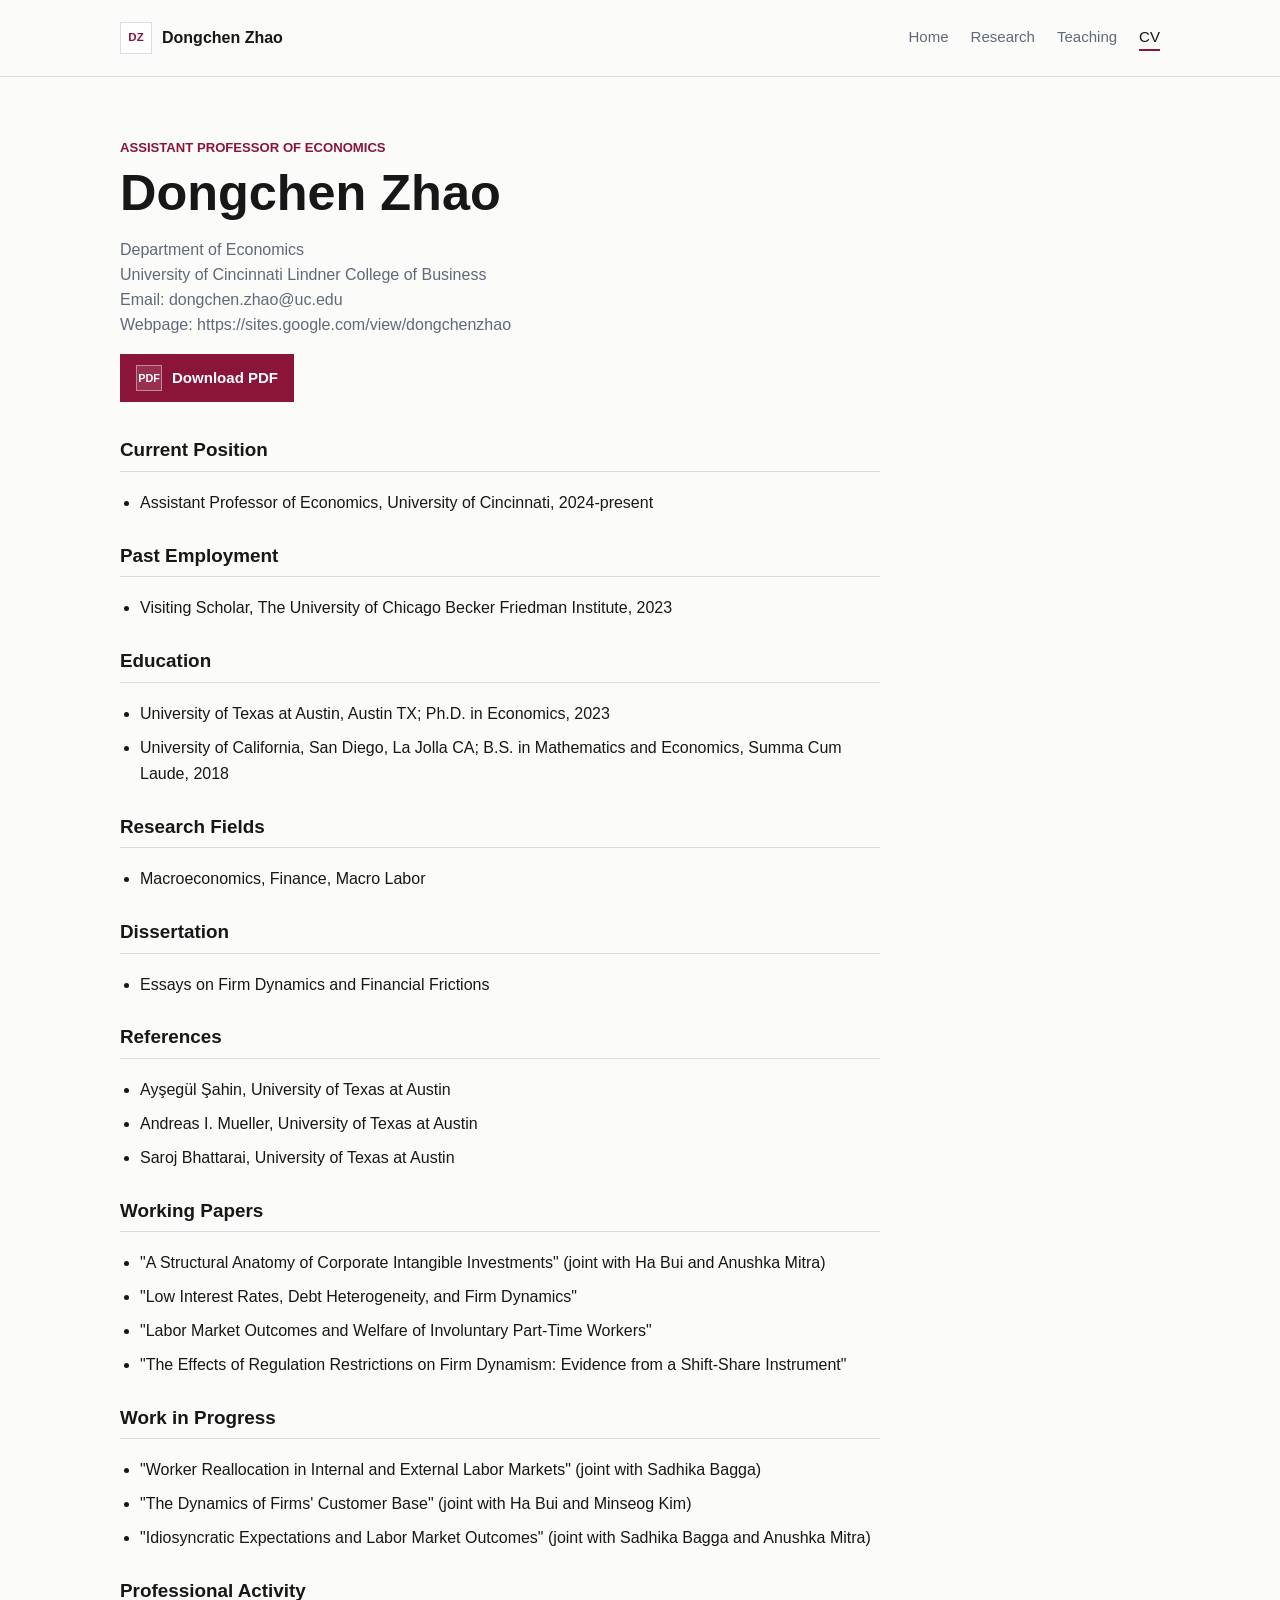
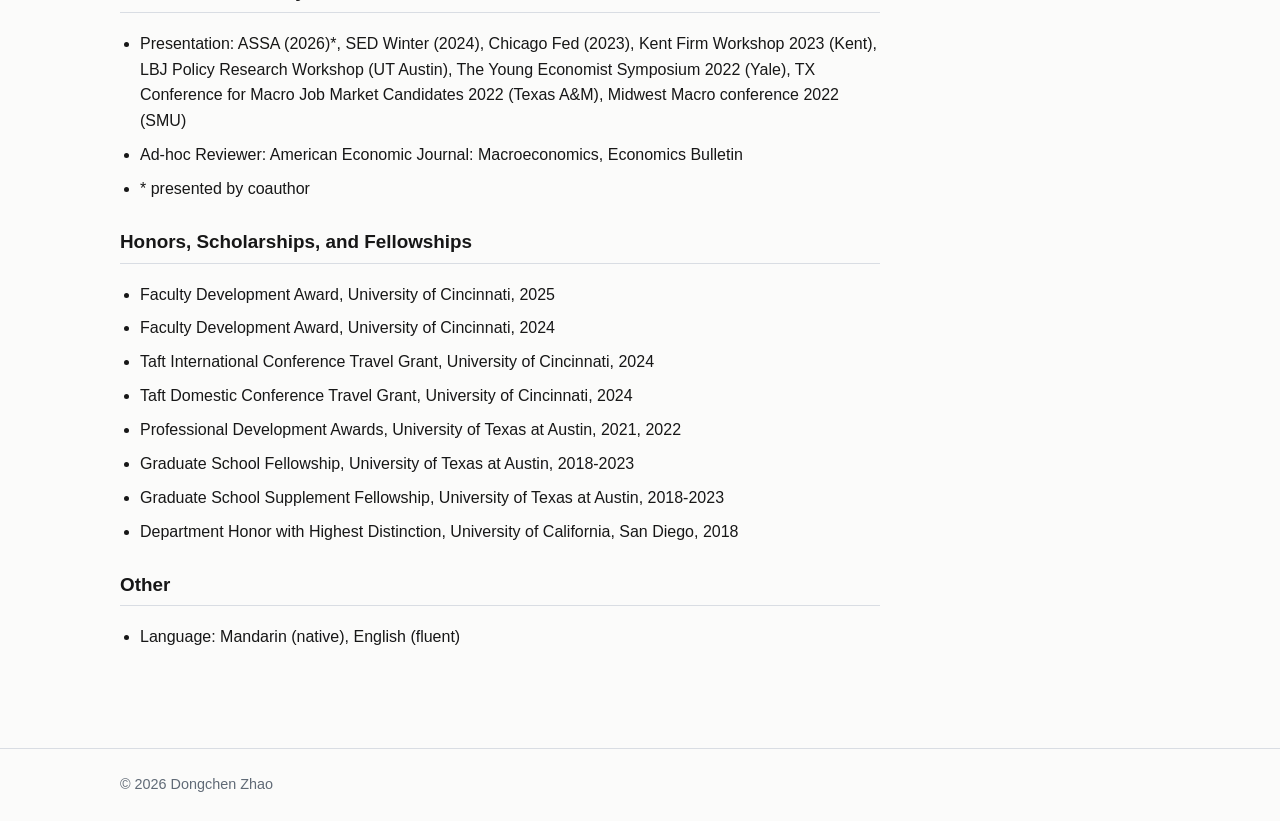
==== cv/index.html @ a0150b2f "Restyle site and add generated CV workflow" ====
<!DOCTYPE html>
<html lang="en">
<head>
  <meta charset="utf-8">
  <meta name="viewport" content="width=device-width, initial-scale=1">
  <meta name="description" content="Curriculum vitae for Dongchen Zhao.">
  <title>CV | Dongchen Zhao</title>
  <link rel="icon" href="../assets/favicon.svg" type="image/svg+xml">
  <link rel="stylesheet" href="../style.css?v=2">
</head>
<body>
  <header class="site-header">
    <div class="container header-inner">
      <a class="site-title" href="../index.html">
        <span class="site-mark" aria-hidden="true">DZ</span>
        <span>Dongchen Zhao</span>
      </a>
      <nav class="site-nav" aria-label="Main navigation">
        <a href="../index.html">Home</a>
        <a href="../research.html">Research</a>
        <a href="../teaching.html">Teaching</a>
        <a href="../cv.html" aria-current="page">CV</a>
      </nav>
    </div>
  </header>

  <main class="container page">
    <article class="cv-document">
      <header class="cv-heading">
        <p class="eyebrow">Assistant Professor of Economics</p>
        <h1>Dongchen Zhao</h1>
        <div class="cv-contact">
          <p>Department of Economics</p>
          <p>University of Cincinnati Lindner College of Business</p>
          <p>Email: dongchen.zhao@uc.edu</p>
          <p>Webpage: https://sites.google.com/view/dongchenzhao</p>
        </div>
        <p class="button-row">
          <a class="button" href="https://www.dropbox.com/scl/fi/xnmes6wqcvmn2f621hjdb/dongchen-zhao-cv.pdf?rlkey=xqzj2hevvkino3jy4amhmbyos&amp;st=wlo32c3w&amp;dl=0" target="_blank" rel="noopener"><span aria-hidden="true">PDF</span>Download PDF</a>
        </p>
      </header>

        <section class="cv-section">
          <h2>Current Position</h2>
          <ul>
            <li>Assistant Professor of Economics, University of Cincinnati, 2024-present</li>
          </ul>
        </section>
        <section class="cv-section">
          <h2>Past Employment</h2>
          <ul>
            <li>Visiting Scholar, The University of Chicago Becker Friedman Institute, 2023</li>
          </ul>
        </section>
        <section class="cv-section">
          <h2>Education</h2>
          <ul>
            <li>University of Texas at Austin, Austin TX; Ph.D. in Economics, 2023</li>
            <li>University of California, San Diego, La Jolla CA; B.S. in Mathematics and Economics, Summa Cum Laude, 2018</li>
          </ul>
        </section>
        <section class="cv-section">
          <h2>Research Fields</h2>
          <ul>
            <li>Macroeconomics, Finance, Macro Labor</li>
          </ul>
        </section>
        <section class="cv-section">
          <h2>Dissertation</h2>
          <ul>
            <li>Essays on Firm Dynamics and Financial Frictions</li>
          </ul>
        </section>
        <section class="cv-section">
          <h2>References</h2>
          <ul>
            <li>Ayşegül Şahin, University of Texas at Austin</li>
            <li>Andreas I. Mueller, University of Texas at Austin</li>
            <li>Saroj Bhattarai, University of Texas at Austin</li>
          </ul>
        </section>
        <section class="cv-section">
          <h2>Working Papers</h2>
          <ul>
            <li>&quot;A Structural Anatomy of Corporate Intangible Investments&quot; (joint with Ha Bui and Anushka Mitra)</li>
            <li>&quot;Low Interest Rates, Debt Heterogeneity, and Firm Dynamics&quot;</li>
            <li>&quot;Labor Market Outcomes and Welfare of Involuntary Part-Time Workers&quot;</li>
            <li>&quot;The Effects of Regulation Restrictions on Firm Dynamism: Evidence from a Shift-Share Instrument&quot;</li>
          </ul>
        </section>
        <section class="cv-section">
          <h2>Work in Progress</h2>
          <ul>
            <li>&quot;Worker Reallocation in Internal and External Labor Markets&quot; (joint with Sadhika Bagga)</li>
            <li>&quot;The Dynamics of Firms&#x27; Customer Base&quot; (joint with Ha Bui and Minseog Kim)</li>
            <li>&quot;Idiosyncratic Expectations and Labor Market Outcomes&quot; (joint with Sadhika Bagga and Anushka Mitra)</li>
          </ul>
        </section>
        <section class="cv-section">
          <h2>Professional Activity</h2>
          <ul>
            <li>Presentation: ASSA (2026)*, SED Winter (2024), Chicago Fed (2023), Kent Firm Workshop 2023 (Kent), LBJ Policy Research Workshop (UT Austin), The Young Economist Symposium 2022 (Yale), TX Conference for Macro Job Market Candidates 2022 (Texas A&amp;M), Midwest Macro conference 2022 (SMU)</li>
            <li>Ad-hoc Reviewer: American Economic Journal: Macroeconomics, Economics Bulletin</li>
            <li>* presented by coauthor</li>
          </ul>
        </section>
        <section class="cv-section">
          <h2>Honors, Scholarships, and Fellowships</h2>
          <ul>
            <li>Faculty Development Award, University of Cincinnati, 2025</li>
            <li>Faculty Development Award, University of Cincinnati, 2024</li>
            <li>Taft International Conference Travel Grant, University of Cincinnati, 2024</li>
            <li>Taft Domestic Conference Travel Grant, University of Cincinnati, 2024</li>
            <li>Professional Development Awards, University of Texas at Austin, 2021, 2022</li>
            <li>Graduate School Fellowship, University of Texas at Austin, 2018-2023</li>
            <li>Graduate School Supplement Fellowship, University of Texas at Austin, 2018-2023</li>
            <li>Department Honor with Highest Distinction, University of California, San Diego, 2018</li>
          </ul>
        </section>
        <section class="cv-section">
          <h2>Other</h2>
          <ul>
            <li>Language: Mandarin (native), English (fluent)</li>
          </ul>
        </section>
    </article>
  </main>

  <footer class="site-footer">
    <div class="container">
      <p>&copy; 2026 Dongchen Zhao</p>
    </div>
  </footer>
</body>
</html>
---- style.css ----
:root {
  --bg: #fbfbfa;
  --surface: #ffffff;
  --surface-muted: #f3f5f7;
  --text: #171717;
  --muted: #606a76;
  --border: #d9dde3;
  --accent: #8a1538;
  --accent-dark: #5e0f26;
  --accent-soft: #f4e8ed;
  --max-width: 1040px;
  --font-sans: ui-sans-serif, -apple-system, BlinkMacSystemFont, "Segoe UI", "Helvetica Neue", Arial, sans-serif;
}

* {
  box-sizing: border-box;
}

html {
  font-size: 16px;
  letter-spacing: 0;
}

body {
  display: flex;
  min-height: 100vh;
  flex-direction: column;
  margin: 0;
  background: var(--bg);
  color: var(--text);
  font-family: var(--font-sans);
  line-height: 1.62;
  letter-spacing: 0;
}

main {
  flex: 1;
}

a {
  color: var(--accent);
  text-decoration-thickness: 1px;
  text-underline-offset: 0.22em;
}

a:hover,
a:focus {
  color: var(--accent-dark);
}

img {
  display: block;
  max-width: 100%;
}

.container {
  width: min(var(--max-width), calc(100% - 32px));
  margin: 0 auto;
}

.site-header {
  border-bottom: 1px solid var(--border);
  background: rgba(251, 251, 250, 0.98);
}

.header-inner {
  display: flex;
  align-items: center;
  justify-content: space-between;
  gap: 24px;
  padding: 22px 0;
}

.site-title {
  display: inline-flex;
  align-items: center;
  gap: 10px;
  color: var(--text);
  font-size: 1rem;
  font-weight: 680;
  line-height: 1;
  text-decoration: none;
  white-space: nowrap;
}

.site-mark {
  display: inline-grid;
  width: 32px;
  height: 32px;
  place-items: center;
  border: 1px solid var(--border);
  background: var(--surface);
  color: var(--accent);
  font-size: 0.72rem;
  font-weight: 760;
}

.site-nav {
  display: flex;
  flex-wrap: wrap;
  gap: 6px 22px;
  justify-content: flex-end;
  font-size: 0.94rem;
}

.site-nav a {
  color: var(--muted);
  text-decoration: none;
}

.site-nav a:hover,
.site-nav a:focus,
.site-nav a[aria-current="page"] {
  color: var(--text);
}

.site-nav a[aria-current="page"] {
  border-bottom: 2px solid var(--accent);
}

.intro {
  display: grid;
  grid-template-columns: minmax(0, 1fr) 280px;
  gap: 64px;
  align-items: start;
  padding: 78px 0 58px;
}

.eyebrow {
  margin: 0 0 8px;
  color: var(--accent);
  font-size: 0.82rem;
  font-weight: 760;
  letter-spacing: 0;
  text-transform: uppercase;
}

h1,
h2,
h3,
p {
  margin-top: 0;
}

h1 {
  margin-bottom: 18px;
  font-size: 3.15rem;
  line-height: 1.06;
  font-weight: 720;
}

h2 {
  margin-bottom: 18px;
  border-bottom: 1px solid var(--border);
  padding-bottom: 8px;
  font-size: 1.18rem;
  line-height: 1.3;
  font-weight: 720;
}

h3 {
  margin-bottom: 4px;
  font-size: 1.08rem;
  line-height: 1.45;
  font-weight: 700;
}

.lead {
  color: #2c3137;
  font-size: 1.12rem;
  line-height: 1.68;
}

.narrow {
  max-width: 650px;
}

.portrait {
  margin: 6px 0 0;
}

.portrait img {
  width: 280px;
  aspect-ratio: 4 / 5;
  border: 1px solid var(--border);
  background: var(--surface-muted);
  object-fit: cover;
  object-position: center top;
}

.details {
  display: grid;
  gap: 12px;
  margin: 30px 0;
  padding: 20px 0;
  border-top: 1px solid var(--border);
  border-bottom: 1px solid var(--border);
}

.details div {
  display: grid;
  grid-template-columns: 90px minmax(0, 1fr);
  gap: 16px;
}

.details dt {
  color: var(--muted);
  font-size: 0.9rem;
  font-weight: 720;
}

.details dd {
  margin: 0;
}

.link-row,
.button-row,
.paper-links {
  display: flex;
  flex-wrap: wrap;
  gap: 10px 14px;
  align-items: center;
}

.icon-link {
  display: inline-flex;
  align-items: center;
  gap: 8px;
  color: var(--text);
  font-size: 0.94rem;
  font-weight: 650;
  text-decoration: none;
}

.icon-link span,
.button span {
  display: inline-grid;
  min-width: 26px;
  height: 26px;
  place-items: center;
  border: 1px solid var(--border);
  background: var(--surface);
  color: var(--accent);
  font-size: 0.68rem;
  font-weight: 780;
  line-height: 1;
}

.icon-link:hover,
.icon-link:focus {
  color: var(--accent);
}

.icon-link:hover span,
.icon-link:focus span {
  border-color: var(--accent);
  background: var(--accent-soft);
}

.icon-link.small {
  font-size: 0.9rem;
}

.icon-link.small span {
  min-width: 30px;
  height: 24px;
  font-size: 0.62rem;
}

.button {
  display: inline-flex;
  align-items: center;
  gap: 10px;
  border: 1px solid var(--accent);
  padding: 10px 15px;
  background: var(--accent);
  color: #ffffff;
  font-size: 0.94rem;
  font-weight: 700;
  text-decoration: none;
}

.button span {
  border-color: rgba(255, 255, 255, 0.42);
  background: rgba(255, 255, 255, 0.12);
  color: #ffffff;
}

.button:hover,
.button:focus {
  background: var(--accent-dark);
  color: #ffffff;
}

.page {
  padding: 60px 0 70px;
}

.page-header {
  margin-bottom: 42px;
}

.section-block {
  margin-bottom: 46px;
}

.research-item {
  padding: 20px 0;
  border-bottom: 1px solid var(--border);
}

.research-item:first-of-type {
  padding-top: 4px;
}

.research-item.compact {
  padding: 14px 0;
}

.meta {
  margin-bottom: 0;
  color: var(--muted);
  font-size: 0.95rem;
  line-height: 1.55;
}

.paper-links {
  margin-top: 8px;
  margin-bottom: 0;
}

.course-list {
  list-style: none;
  margin: 0;
  padding: 0;
  border-top: 1px solid var(--border);
}

.course-list li {
  display: flex;
  justify-content: space-between;
  gap: 24px;
  padding: 13px 0;
  border-bottom: 1px solid var(--border);
}

.course-list span {
  color: var(--muted);
  font-size: 0.94rem;
  white-space: nowrap;
}

.cv-document {
  max-width: 760px;
}

.cv-heading {
  margin-bottom: 36px;
}

.cv-contact {
  margin: 0 0 18px;
  color: var(--muted);
  line-height: 1.45;
}

.cv-contact p {
  margin-bottom: 2px;
}

.cv-section {
  margin-bottom: 28px;
}

.cv-section ul {
  margin: 0;
  padding-left: 20px;
}

.cv-section li {
  margin-bottom: 8px;
}

.site-footer {
  border-top: 1px solid var(--border);
  color: var(--muted);
  font-size: 0.9rem;
}

.site-footer p {
  margin: 0;
  padding: 24px 0;
}

@media (max-width: 760px) {
  .header-inner {
    display: block;
    padding: 18px 0;
  }

  .site-nav {
    justify-content: flex-start;
    margin-top: 10px;
  }

  .intro {
    grid-template-columns: 1fr;
    gap: 28px;
    padding: 44px 0 42px;
  }

  .portrait {
    order: -1;
  }

  .portrait img {
    width: min(220px, 70vw);
  }

  h1 {
    font-size: 2.35rem;
  }

  .page {
    padding: 38px 0 48px;
  }

  .details div,
  .course-list li {
    display: block;
  }

  .details dt {
    margin-bottom: 2px;
  }

  .course-list span {
    display: block;
    margin-top: 2px;
    white-space: normal;
  }

}
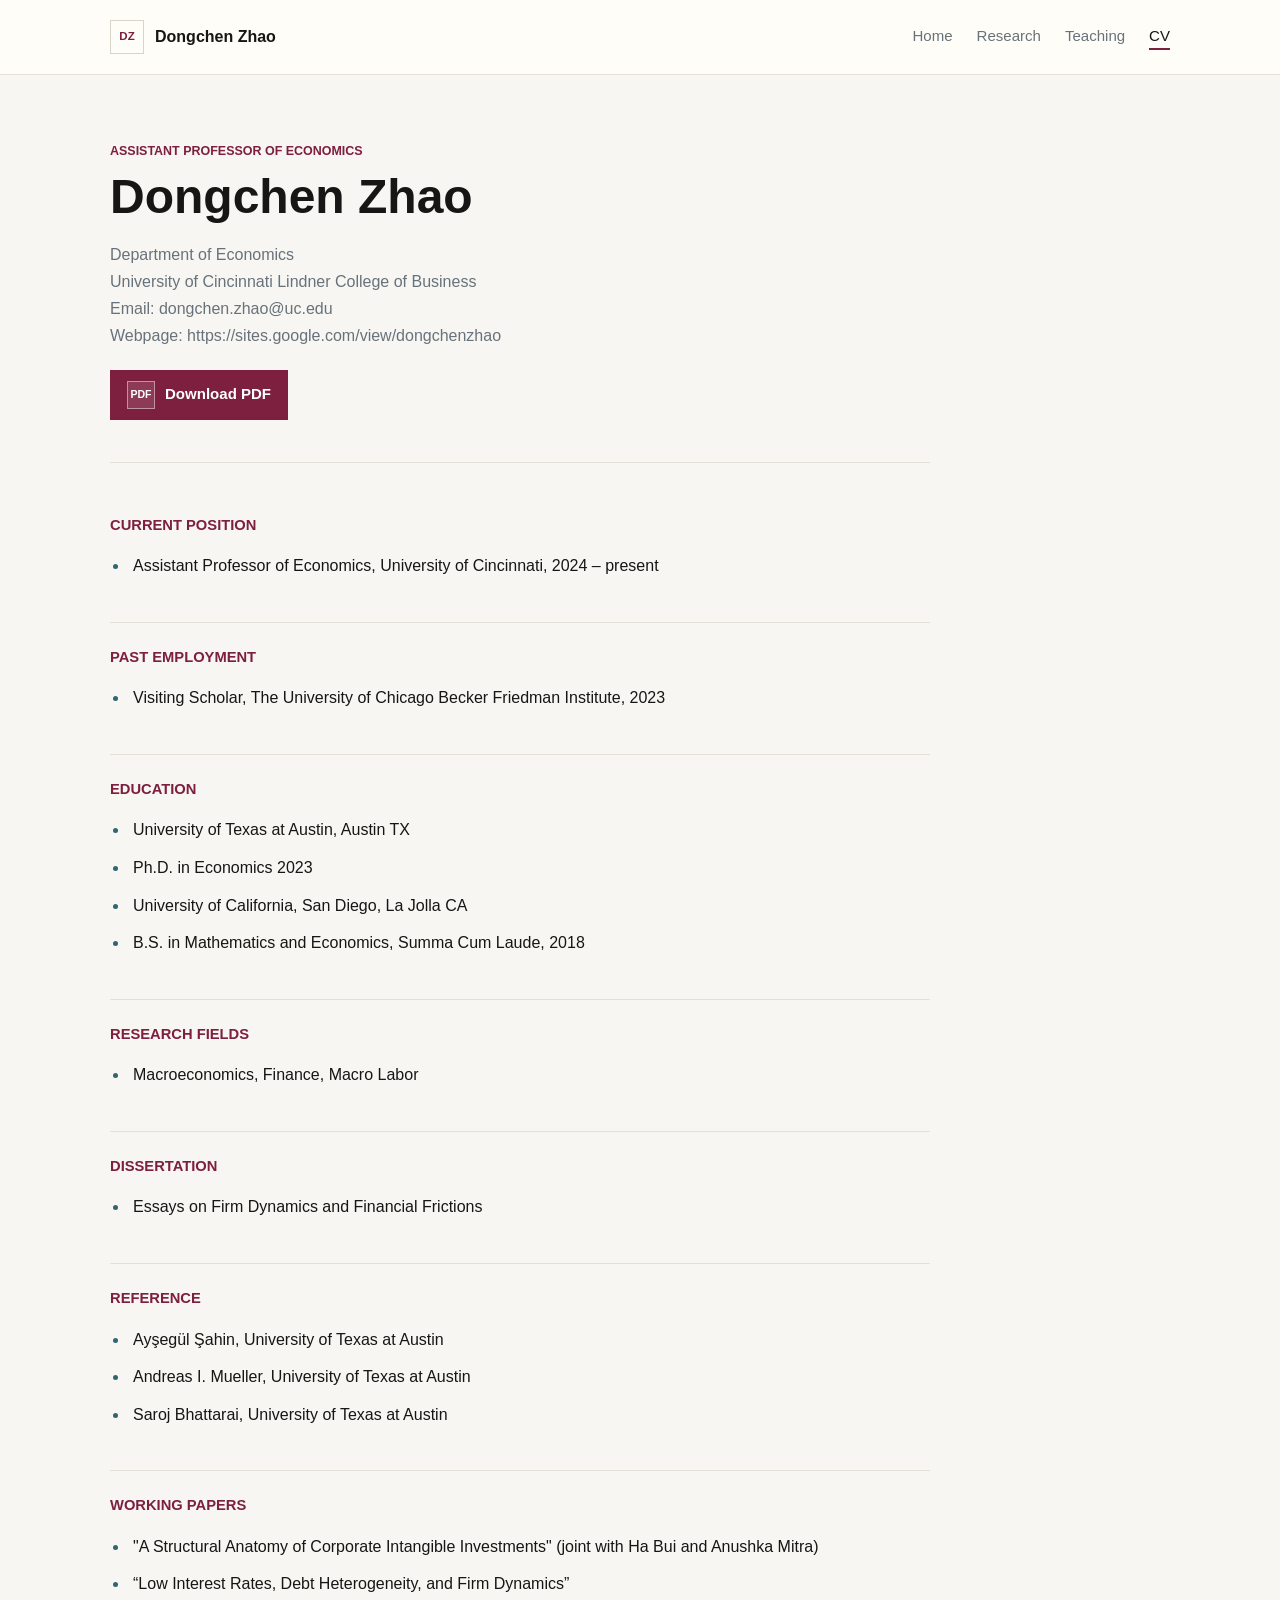
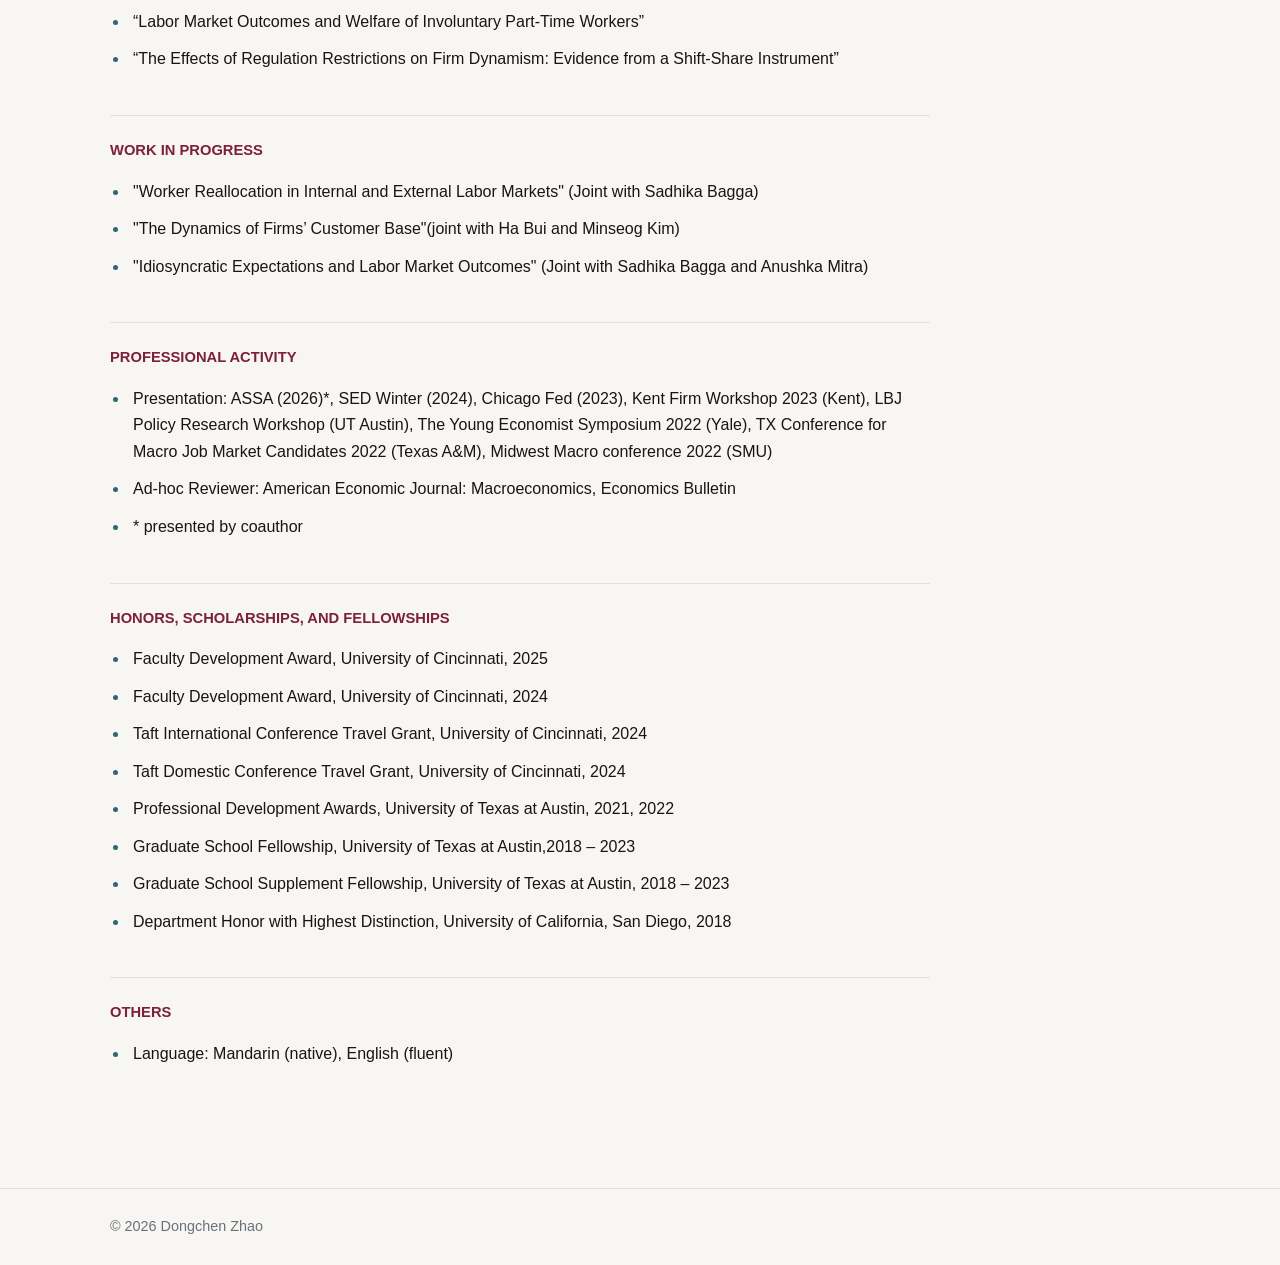
==== commit 83d3a593: "Align CV workflow with source docx" ====
--- a/cv/index.html
+++ b/cv/index.html
@@ -43,7 +43,7 @@
         <section class="cv-section">
           <h2>Current Position</h2>
           <ul>
-            <li>Assistant Professor of Economics, University of Cincinnati, 2024-present</li>
+            <li>Assistant Professor of Economics, University of Cincinnati, 2024 – present</li>
           </ul>
         </section>
         <section class="cv-section">
@@ -55,8 +55,10 @@
         <section class="cv-section">
           <h2>Education</h2>
           <ul>
-            <li>University of Texas at Austin, Austin TX; Ph.D. in Economics, 2023</li>
-            <li>University of California, San Diego, La Jolla CA; B.S. in Mathematics and Economics, Summa Cum Laude, 2018</li>
+            <li>University of Texas at Austin, Austin TX</li>
+            <li>Ph.D. in Economics 2023</li>
+            <li>University of California, San Diego, La Jolla CA</li>
+            <li>B.S. in Mathematics and Economics, Summa Cum Laude, 2018</li>
           </ul>
         </section>
         <section class="cv-section">
@@ -72,7 +74,7 @@
           </ul>
         </section>
         <section class="cv-section">
-          <h2>References</h2>
+          <h2>Reference</h2>
           <ul>
             <li>Ayşegül Şahin, University of Texas at Austin</li>
             <li>Andreas I. Mueller, University of Texas at Austin</li>
@@ -83,17 +85,17 @@
           <h2>Working Papers</h2>
           <ul>
             <li>&quot;A Structural Anatomy of Corporate Intangible Investments&quot; (joint with Ha Bui and Anushka Mitra)</li>
-            <li>&quot;Low Interest Rates, Debt Heterogeneity, and Firm Dynamics&quot;</li>
-            <li>&quot;Labor Market Outcomes and Welfare of Involuntary Part-Time Workers&quot;</li>
-            <li>&quot;The Effects of Regulation Restrictions on Firm Dynamism: Evidence from a Shift-Share Instrument&quot;</li>
+            <li>“Low Interest Rates, Debt Heterogeneity, and Firm Dynamics”</li>
+            <li>“Labor Market Outcomes and Welfare of Involuntary Part-Time Workers”</li>
+            <li>“The Effects of Regulation Restrictions on Firm Dynamism: Evidence from a Shift-Share Instrument”</li>
           </ul>
         </section>
         <section class="cv-section">
           <h2>Work in Progress</h2>
           <ul>
-            <li>&quot;Worker Reallocation in Internal and External Labor Markets&quot; (joint with Sadhika Bagga)</li>
-            <li>&quot;The Dynamics of Firms&#x27; Customer Base&quot; (joint with Ha Bui and Minseog Kim)</li>
-            <li>&quot;Idiosyncratic Expectations and Labor Market Outcomes&quot; (joint with Sadhika Bagga and Anushka Mitra)</li>
+            <li>&quot;Worker Reallocation in Internal and External Labor Markets&quot; (Joint with Sadhika Bagga)</li>
+            <li>&quot;The Dynamics of Firms’ Customer Base&quot;(joint with Ha Bui and Minseog Kim)</li>
+            <li>&quot;Idiosyncratic Expectations and Labor Market Outcomes&quot; (Joint with Sadhika Bagga and Anushka Mitra)</li>
           </ul>
         </section>
         <section class="cv-section">
@@ -112,13 +114,13 @@
             <li>Taft International Conference Travel Grant, University of Cincinnati, 2024</li>
             <li>Taft Domestic Conference Travel Grant, University of Cincinnati, 2024</li>
             <li>Professional Development Awards, University of Texas at Austin, 2021, 2022</li>
-            <li>Graduate School Fellowship, University of Texas at Austin, 2018-2023</li>
-            <li>Graduate School Supplement Fellowship, University of Texas at Austin, 2018-2023</li>
+            <li>Graduate School Fellowship, University of Texas at Austin,2018 – 2023</li>
+            <li>Graduate School Supplement Fellowship, University of Texas at Austin, 2018 – 2023</li>
             <li>Department Honor with Highest Distinction, University of California, San Diego, 2018</li>
           </ul>
         </section>
         <section class="cv-section">
-          <h2>Other</h2>
+          <h2>Others</h2>
           <ul>
             <li>Language: Mandarin (native), English (fluent)</li>
           </ul>
--- a/style.css
+++ b/style.css
@@ -1,14 +1,16 @@
 :root {
-  --bg: #fbfbfa;
-  --surface: #ffffff;
-  --surface-muted: #f3f5f7;
-  --text: #171717;
-  --muted: #606a76;
-  --border: #d9dde3;
-  --accent: #8a1538;
-  --accent-dark: #5e0f26;
-  --accent-soft: #f4e8ed;
-  --max-width: 1040px;
+  --bg: #f7f6f2;
+  --surface: #fffdf8;
+  --surface-muted: #eef1f0;
+  --text: #171615;
+  --muted: #68727a;
+  --border: #d9d4ca;
+  --rule: #e5e0d7;
+  --accent: #7d1f3f;
+  --accent-dark: #57142a;
+  --accent-soft: #f4e7ed;
+  --accent-cool: #2f6670;
+  --max-width: 1060px;
   --font-sans: ui-sans-serif, -apple-system, BlinkMacSystemFont, "Segoe UI", "Helvetica Neue", Arial, sans-serif;
 }
 
@@ -29,7 +31,7 @@
   background: var(--bg);
   color: var(--text);
   font-family: var(--font-sans);
-  line-height: 1.62;
+  line-height: 1.66;
   letter-spacing: 0;
 }
 
@@ -54,30 +56,30 @@
 }
 
 .container {
-  width: min(var(--max-width), calc(100% - 32px));
+  width: min(var(--max-width), calc(100% - 40px));
   margin: 0 auto;
 }
 
 .site-header {
-  border-bottom: 1px solid var(--border);
-  background: rgba(251, 251, 250, 0.98);
+  border-bottom: 1px solid var(--rule);
+  background: rgba(255, 253, 248, 0.98);
 }
 
 .header-inner {
   display: flex;
   align-items: center;
   justify-content: space-between;
-  gap: 24px;
-  padding: 22px 0;
+  gap: 30px;
+  padding: 20px 0;
 }
 
 .site-title {
   display: inline-flex;
   align-items: center;
-  gap: 10px;
+  gap: 11px;
   color: var(--text);
   font-size: 1rem;
-  font-weight: 680;
+  font-weight: 700;
   line-height: 1;
   text-decoration: none;
   white-space: nowrap;
@@ -85,20 +87,20 @@
 
 .site-mark {
   display: inline-grid;
-  width: 32px;
-  height: 32px;
+  width: 34px;
+  height: 34px;
   place-items: center;
   border: 1px solid var(--border);
   background: var(--surface);
   color: var(--accent);
   font-size: 0.72rem;
-  font-weight: 760;
+  font-weight: 800;
 }
 
 .site-nav {
   display: flex;
   flex-wrap: wrap;
-  gap: 6px 22px;
+  gap: 8px 24px;
   justify-content: flex-end;
   font-size: 0.94rem;
 }
@@ -120,17 +122,21 @@
 
 .intro {
   display: grid;
-  grid-template-columns: minmax(0, 1fr) 280px;
-  gap: 64px;
+  grid-template-columns: minmax(0, 1fr) 300px;
+  gap: 76px;
   align-items: start;
-  padding: 78px 0 58px;
+  padding: 80px 0 68px;
+}
+
+.intro-text {
+  max-width: 690px;
 }
 
 .eyebrow {
-  margin: 0 0 8px;
+  margin: 0 0 10px;
   color: var(--accent);
-  font-size: 0.82rem;
-  font-weight: 760;
+  font-size: 0.78rem;
+  font-weight: 800;
   letter-spacing: 0;
   text-transform: uppercase;
 }
@@ -143,32 +149,36 @@
 }
 
 h1 {
-  margin-bottom: 18px;
-  font-size: 3.15rem;
+  margin-bottom: 20px;
+  font-size: 3rem;
   line-height: 1.06;
-  font-weight: 720;
+  font-weight: 760;
 }
 
 h2 {
-  margin-bottom: 18px;
-  border-bottom: 1px solid var(--border);
-  padding-bottom: 8px;
-  font-size: 1.18rem;
+  margin-bottom: 20px;
+  border-bottom: 1px solid var(--rule);
+  padding-bottom: 10px;
+  font-size: 1.16rem;
   line-height: 1.3;
-  font-weight: 720;
+  font-weight: 760;
 }
 
 h3 {
-  margin-bottom: 4px;
+  margin-bottom: 5px;
   font-size: 1.08rem;
   line-height: 1.45;
-  font-weight: 700;
+  font-weight: 730;
+}
+
+p {
+  margin-bottom: 1rem;
 }
 
 .lead {
-  color: #2c3137;
+  color: #2f3336;
   font-size: 1.12rem;
-  line-height: 1.68;
+  line-height: 1.72;
 }
 
 .narrow {
@@ -176,11 +186,11 @@
 }
 
 .portrait {
-  margin: 6px 0 0;
+  margin: 4px 0 0;
 }
 
 .portrait img {
-  width: 280px;
+  width: 300px;
   aspect-ratio: 4 / 5;
   border: 1px solid var(--border);
   background: var(--surface-muted);
@@ -190,23 +200,23 @@
 
 .details {
   display: grid;
-  gap: 12px;
-  margin: 30px 0;
-  padding: 20px 0;
-  border-top: 1px solid var(--border);
-  border-bottom: 1px solid var(--border);
+  gap: 14px;
+  margin: 34px 0 28px;
+  padding: 22px 0;
+  border-top: 1px solid var(--rule);
+  border-bottom: 1px solid var(--rule);
 }
 
 .details div {
   display: grid;
-  grid-template-columns: 90px minmax(0, 1fr);
-  gap: 16px;
+  grid-template-columns: 92px minmax(0, 1fr);
+  gap: 18px;
 }
 
 .details dt {
   color: var(--muted);
   font-size: 0.9rem;
-  font-weight: 720;
+  font-weight: 760;
 }
 
 .details dd {
@@ -218,31 +228,31 @@
 .paper-links {
   display: flex;
   flex-wrap: wrap;
-  gap: 10px 14px;
+  gap: 12px 16px;
   align-items: center;
 }
 
 .icon-link {
   display: inline-flex;
   align-items: center;
-  gap: 8px;
+  gap: 9px;
   color: var(--text);
   font-size: 0.94rem;
-  font-weight: 650;
+  font-weight: 680;
   text-decoration: none;
 }
 
 .icon-link span,
 .button span {
   display: inline-grid;
-  min-width: 26px;
-  height: 26px;
+  min-width: 28px;
+  height: 28px;
   place-items: center;
   border: 1px solid var(--border);
   background: var(--surface);
   color: var(--accent);
-  font-size: 0.68rem;
-  font-weight: 780;
+  font-size: 0.66rem;
+  font-weight: 820;
   line-height: 1;
 }
 
@@ -262,9 +272,9 @@
 }
 
 .icon-link.small span {
-  min-width: 30px;
-  height: 24px;
-  font-size: 0.62rem;
+  min-width: 32px;
+  height: 25px;
+  font-size: 0.61rem;
 }
 
 .button {
@@ -272,16 +282,16 @@
   align-items: center;
   gap: 10px;
   border: 1px solid var(--accent);
-  padding: 10px 15px;
+  padding: 10px 16px;
   background: var(--accent);
   color: #ffffff;
   font-size: 0.94rem;
-  font-weight: 700;
+  font-weight: 720;
   text-decoration: none;
 }
 
 .button span {
-  border-color: rgba(255, 255, 255, 0.42);
+  border-color: rgba(255, 255, 255, 0.45);
   background: rgba(255, 255, 255, 0.12);
   color: #ffffff;
 }
@@ -293,39 +303,48 @@
 }
 
 .page {
-  padding: 60px 0 70px;
+  padding: 66px 0 78px;
 }
 
 .page-header {
-  margin-bottom: 42px;
+  max-width: 760px;
+  margin-bottom: 48px;
+}
+
+.page-header h1 {
+  margin-bottom: 18px;
 }
 
 .section-block {
-  margin-bottom: 46px;
+  margin-bottom: 52px;
 }
 
 .research-item {
-  padding: 20px 0;
-  border-bottom: 1px solid var(--border);
+  padding: 24px 0;
+  border-bottom: 1px solid var(--rule);
 }
 
 .research-item:first-of-type {
-  padding-top: 4px;
+  padding-top: 6px;
 }
 
 .research-item.compact {
-  padding: 14px 0;
+  padding: 18px 0;
+}
+
+.research-item h3 {
+  max-width: 800px;
 }
 
 .meta {
   margin-bottom: 0;
   color: var(--muted);
-  font-size: 0.95rem;
+  font-size: 0.94rem;
   line-height: 1.55;
 }
 
 .paper-links {
-  margin-top: 8px;
+  margin-top: 10px;
   margin-bottom: 0;
 }
 
@@ -333,15 +352,15 @@
   list-style: none;
   margin: 0;
   padding: 0;
-  border-top: 1px solid var(--border);
+  border-top: 1px solid var(--rule);
 }
 
 .course-list li {
   display: flex;
   justify-content: space-between;
-  gap: 24px;
-  padding: 13px 0;
-  border-bottom: 1px solid var(--border);
+  gap: 28px;
+  padding: 16px 0;
+  border-bottom: 1px solid var(--rule);
 }
 
 .course-list span {
@@ -351,48 +370,79 @@
 }
 
 .cv-document {
-  max-width: 760px;
+  max-width: 820px;
 }
 
 .cv-heading {
-  margin-bottom: 36px;
+  margin-bottom: 52px;
+  padding-bottom: 26px;
+  border-bottom: 1px solid var(--rule);
 }
 
 .cv-contact {
-  margin: 0 0 18px;
+  display: grid;
+  gap: 3px;
+  margin: 0 0 22px;
   color: var(--muted);
-  line-height: 1.45;
+  line-height: 1.5;
 }
 
 .cv-contact p {
-  margin-bottom: 2px;
+  margin-bottom: 0;
 }
 
 .cv-section {
-  margin-bottom: 28px;
+  margin-bottom: 42px;
+  padding-top: 24px;
+  border-top: 1px solid var(--rule);
+}
+
+.cv-section:first-of-type {
+  padding-top: 0;
+  border-top: 0;
+}
+
+.cv-section h2 {
+  margin-bottom: 18px;
+  border-bottom: 0;
+  padding-bottom: 0;
+  color: var(--accent);
+  font-size: 0.92rem;
+  font-weight: 820;
+  line-height: 1.4;
+  text-transform: uppercase;
 }
 
 .cv-section ul {
   margin: 0;
-  padding-left: 20px;
+  padding-left: 19px;
 }
 
 .cv-section li {
-  margin-bottom: 8px;
+  margin-bottom: 11px;
+  padding-left: 4px;
+}
+
+.cv-section li::marker {
+  color: var(--accent-cool);
 }
 
 .site-footer {
-  border-top: 1px solid var(--border);
+  border-top: 1px solid var(--rule);
   color: var(--muted);
   font-size: 0.9rem;
 }
 
 .site-footer p {
   margin: 0;
-  padding: 24px 0;
+  padding: 26px 0;
 }
 
 @media (max-width: 760px) {
+  .container {
+    width: min(var(--max-width), calc(100% - 32px));
+  }
+
   .header-inner {
     display: block;
     padding: 18px 0;
@@ -400,13 +450,13 @@
 
   .site-nav {
     justify-content: flex-start;
-    margin-top: 10px;
+    margin-top: 12px;
   }
 
   .intro {
     grid-template-columns: 1fr;
-    gap: 28px;
-    padding: 44px 0 42px;
+    gap: 32px;
+    padding: 48px 0 46px;
   }
 
   .portrait {
@@ -414,15 +464,15 @@
   }
 
   .portrait img {
-    width: min(220px, 70vw);
+    width: min(230px, 72vw);
   }
 
   h1 {
-    font-size: 2.35rem;
+    font-size: 2.32rem;
   }
 
   .page {
-    padding: 38px 0 48px;
+    padding: 42px 0 54px;
   }
 
   .details div,
@@ -431,13 +481,21 @@
   }
 
   .details dt {
-    margin-bottom: 2px;
+    margin-bottom: 3px;
   }
 
   .course-list span {
     display: block;
-    margin-top: 2px;
+    margin-top: 3px;
     white-space: normal;
   }
 
-}
+  .cv-heading {
+    margin-bottom: 40px;
+  }
+
+  .cv-section {
+    margin-bottom: 36px;
+    padding-top: 21px;
+  }
+}
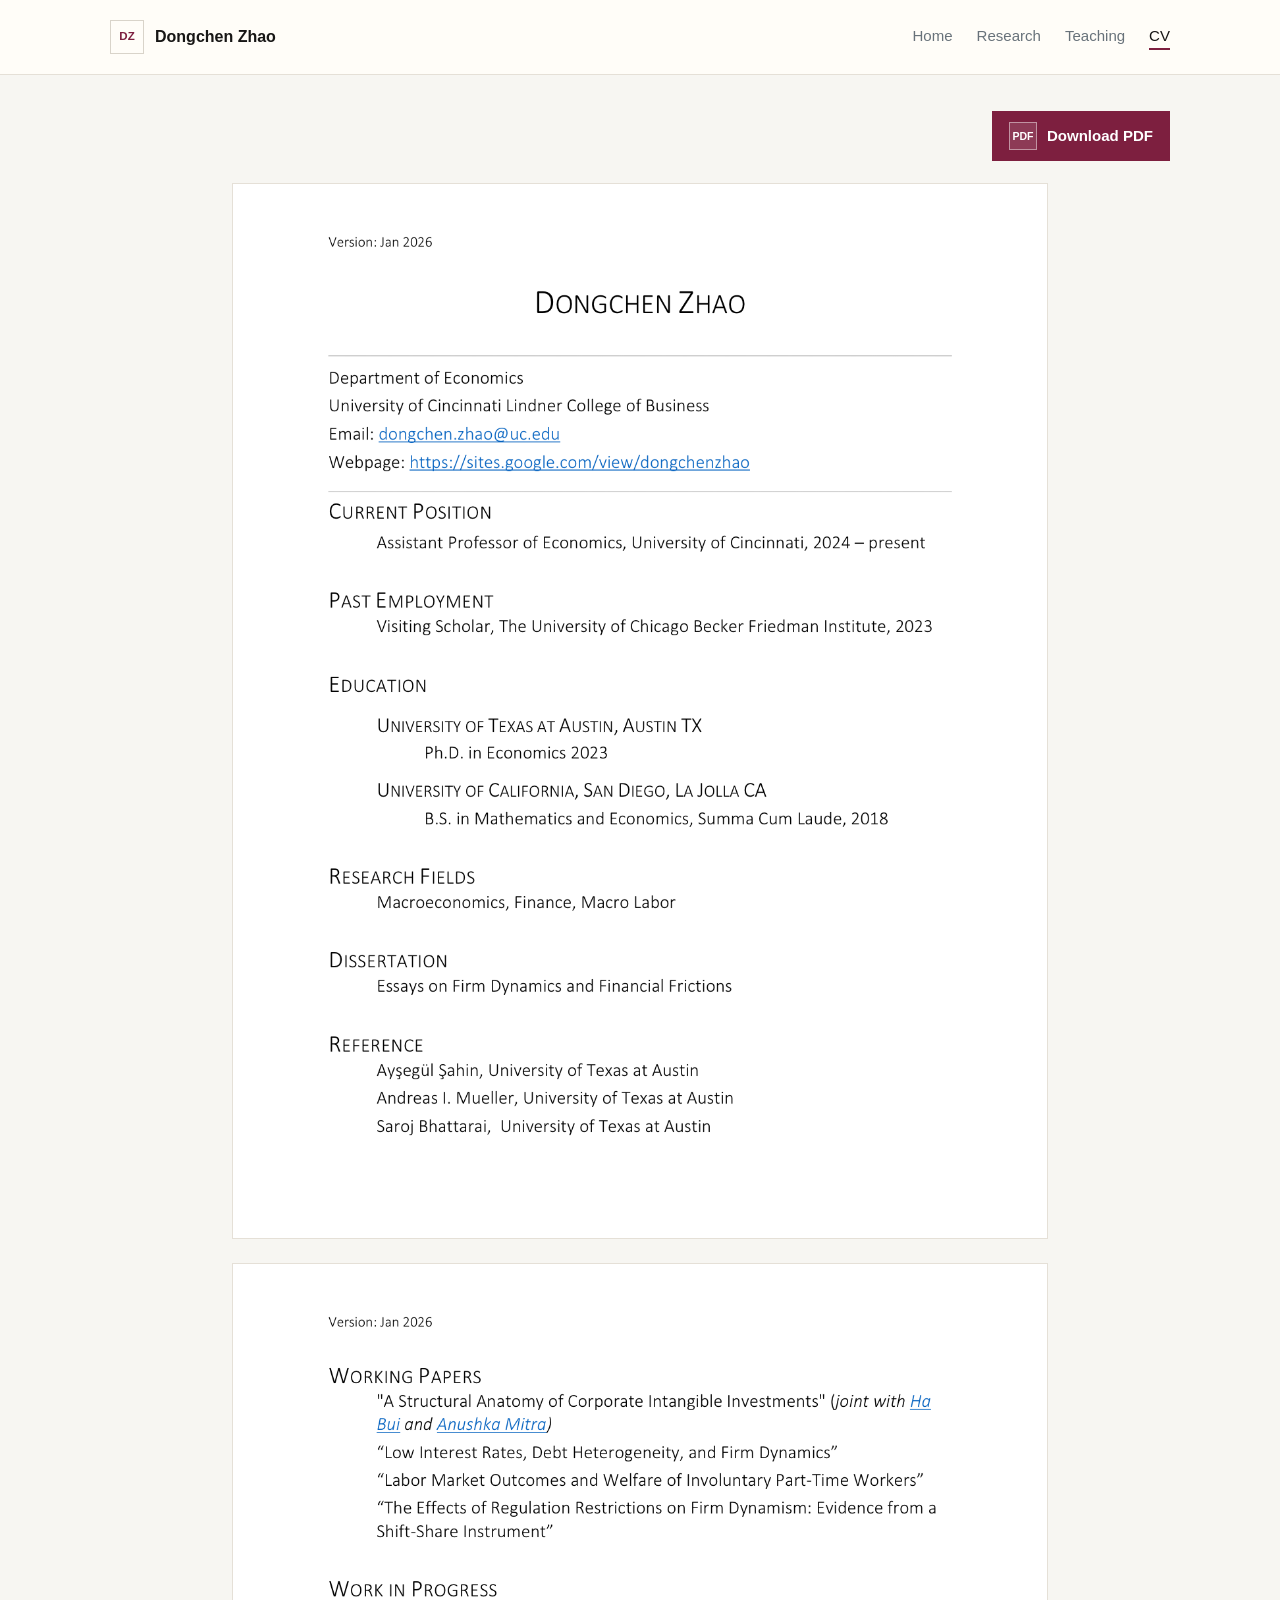
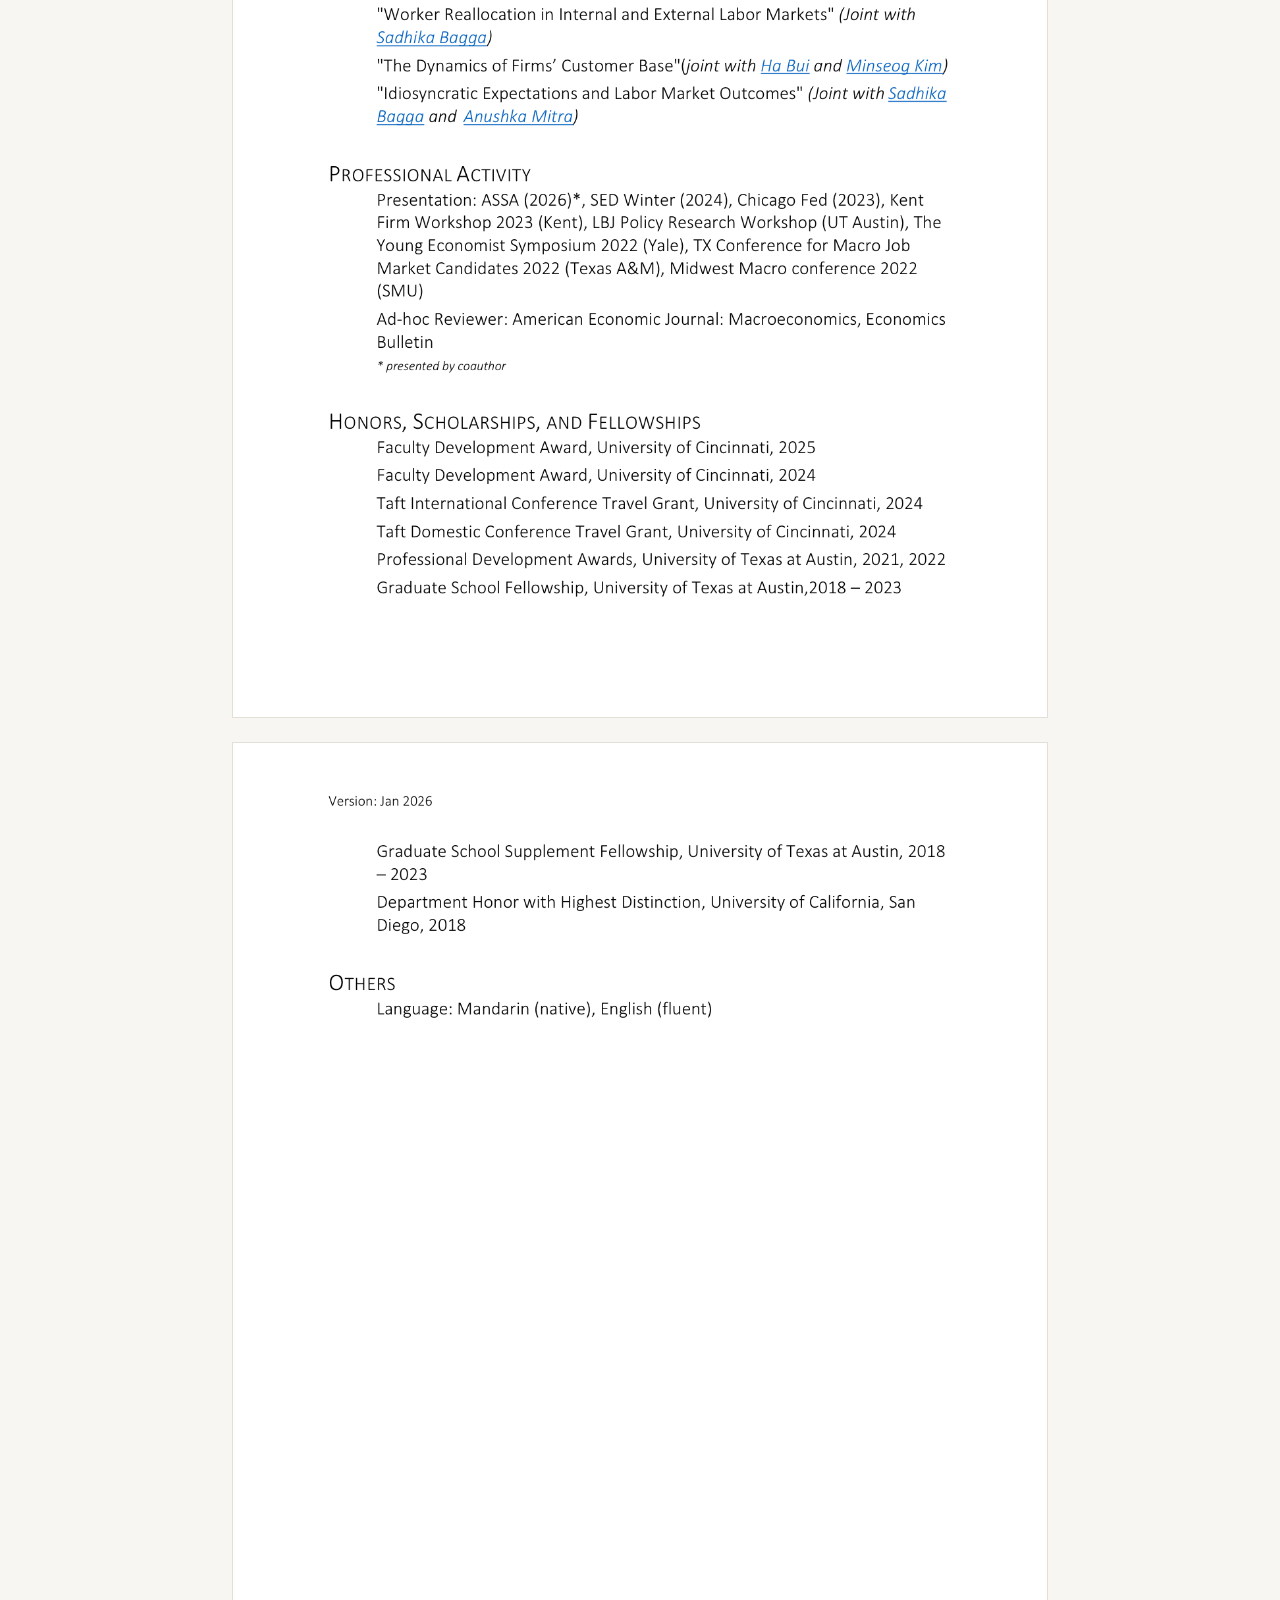
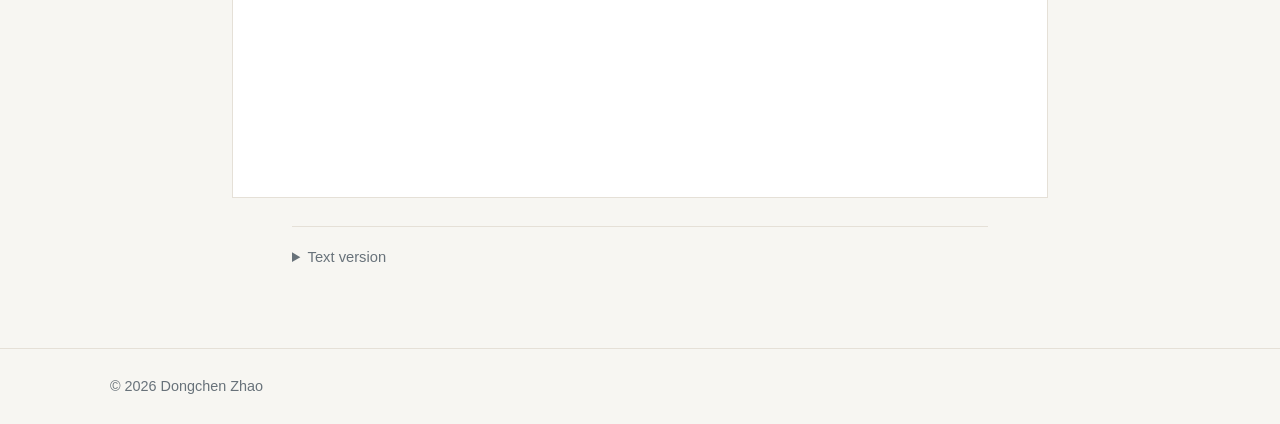
==== commit 3a8a2504: "Preview exact CV PDF on site" ====
--- a/cv/index.html
+++ b/cv/index.html
@@ -24,108 +24,94 @@
     </div>
   </header>
 
-  <main class="container page">
-    <article class="cv-document">
+  <main class="container page cv-page">
+    <div class="cv-tools" aria-label="CV actions">
+      <a class="button" href="https://www.dropbox.com/scl/fi/xnmes6wqcvmn2f621hjdb/dongchen-zhao-cv.pdf?rlkey=xqzj2hevvkino3jy4amhmbyos&amp;st=wlo32c3w&amp;dl=0" target="_blank" rel="noopener"><span aria-hidden="true">PDF</span>Download PDF</a>
+    </div>
+    <div class="cv-image-preview" aria-label="CV PDF preview">
+      <img src="cv-page-1.png" alt="Dongchen Zhao CV page 1">
+      <img src="cv-page-2.png" alt="Dongchen Zhao CV page 2">
+      <img src="cv-page-3.png" alt="Dongchen Zhao CV page 3">
+    </div>
+    <details class="cv-text-version">
+      <summary>Text version</summary>
+    <article class="cv-document cv-word">
       <header class="cv-heading">
-        <p class="eyebrow">Assistant Professor of Economics</p>
         <h1>Dongchen Zhao</h1>
+        <div class="cv-rule" aria-hidden="true"></div>
         <div class="cv-contact">
           <p>Department of Economics</p>
           <p>University of Cincinnati Lindner College of Business</p>
           <p>Email: dongchen.zhao@uc.edu</p>
           <p>Webpage: https://sites.google.com/view/dongchenzhao</p>
         </div>
-        <p class="button-row">
-          <a class="button" href="https://www.dropbox.com/scl/fi/xnmes6wqcvmn2f621hjdb/dongchen-zhao-cv.pdf?rlkey=xqzj2hevvkino3jy4amhmbyos&amp;st=wlo32c3w&amp;dl=0" target="_blank" rel="noopener"><span aria-hidden="true">PDF</span>Download PDF</a>
-        </p>
       </header>
 
         <section class="cv-section">
           <h2>Current Position</h2>
-          <ul>
-            <li>Assistant Professor of Economics, University of Cincinnati, 2024 – present</li>
-          </ul>
+          <p class="cv-entry cv-entry-indent">Assistant Professor of Economics, University of Cincinnati, 2024 – present</p>
         </section>
         <section class="cv-section">
           <h2>Past Employment</h2>
-          <ul>
-            <li>Visiting Scholar, The University of Chicago Becker Friedman Institute, 2023</li>
-          </ul>
+          <p class="cv-entry cv-entry-indent">Visiting Scholar, The University of Chicago Becker Friedman Institute, 2023</p>
         </section>
         <section class="cv-section">
           <h2>Education</h2>
-          <ul>
-            <li>University of Texas at Austin, Austin TX</li>
-            <li>Ph.D. in Economics 2023</li>
-            <li>University of California, San Diego, La Jolla CA</li>
-            <li>B.S. in Mathematics and Economics, Summa Cum Laude, 2018</li>
-          </ul>
+          <p class="cv-entry cv-entry-institution">University of Texas at Austin, Austin TX</p>
+          <p class="cv-entry cv-entry-indent">Ph.D. in Economics 2023</p>
+          <p class="cv-entry cv-entry-institution">University of California, San Diego, La Jolla CA</p>
+          <p class="cv-entry cv-entry-indent">B.S. in Mathematics and Economics, Summa Cum Laude, 2018</p>
         </section>
         <section class="cv-section">
           <h2>Research Fields</h2>
-          <ul>
-            <li>Macroeconomics, Finance, Macro Labor</li>
-          </ul>
+          <p class="cv-entry cv-entry-indent">Macroeconomics, Finance, Macro Labor</p>
         </section>
         <section class="cv-section">
           <h2>Dissertation</h2>
-          <ul>
-            <li>Essays on Firm Dynamics and Financial Frictions</li>
-          </ul>
+          <p class="cv-entry cv-entry-indent">Essays on Firm Dynamics and Financial Frictions</p>
         </section>
         <section class="cv-section">
           <h2>Reference</h2>
-          <ul>
-            <li>Ayşegül Şahin, University of Texas at Austin</li>
-            <li>Andreas I. Mueller, University of Texas at Austin</li>
-            <li>Saroj Bhattarai, University of Texas at Austin</li>
-          </ul>
+          <p class="cv-entry cv-entry-indent">Ayşegül Şahin, University of Texas at Austin</p>
+          <p class="cv-entry cv-entry-indent">Andreas I. Mueller, University of Texas at Austin</p>
+          <p class="cv-entry cv-entry-indent">Saroj Bhattarai, University of Texas at Austin</p>
         </section>
         <section class="cv-section">
           <h2>Working Papers</h2>
-          <ul>
-            <li>&quot;A Structural Anatomy of Corporate Intangible Investments&quot; (joint with Ha Bui and Anushka Mitra)</li>
-            <li>“Low Interest Rates, Debt Heterogeneity, and Firm Dynamics”</li>
-            <li>“Labor Market Outcomes and Welfare of Involuntary Part-Time Workers”</li>
-            <li>“The Effects of Regulation Restrictions on Firm Dynamism: Evidence from a Shift-Share Instrument”</li>
-          </ul>
+          <p class="cv-entry cv-entry-indent">&quot;A Structural Anatomy of Corporate Intangible Investments&quot; <em>(joint with Ha Bui and Anushka Mitra)</em></p>
+          <p class="cv-entry cv-entry-indent">“Low Interest Rates, Debt Heterogeneity, and Firm Dynamics”</p>
+          <p class="cv-entry cv-entry-indent">“Labor Market Outcomes and Welfare of Involuntary Part-Time Workers”</p>
+          <p class="cv-entry cv-entry-indent">“The Effects of Regulation Restrictions on Firm Dynamism: Evidence from a Shift-Share Instrument”</p>
         </section>
         <section class="cv-section">
           <h2>Work in Progress</h2>
-          <ul>
-            <li>&quot;Worker Reallocation in Internal and External Labor Markets&quot; (Joint with Sadhika Bagga)</li>
-            <li>&quot;The Dynamics of Firms’ Customer Base&quot;(joint with Ha Bui and Minseog Kim)</li>
-            <li>&quot;Idiosyncratic Expectations and Labor Market Outcomes&quot; (Joint with Sadhika Bagga and Anushka Mitra)</li>
-          </ul>
+          <p class="cv-entry cv-entry-indent">&quot;Worker Reallocation in Internal and External Labor Markets&quot; <em>(Joint with Sadhika Bagga)</em></p>
+          <p class="cv-entry cv-entry-indent">&quot;The Dynamics of Firms’ Customer Base&quot;<em>(joint with Ha Bui and Minseog Kim)</em></p>
+          <p class="cv-entry cv-entry-indent">&quot;Idiosyncratic Expectations and Labor Market Outcomes&quot; <em>(Joint with Sadhika Bagga and Anushka Mitra)</em></p>
         </section>
         <section class="cv-section">
           <h2>Professional Activity</h2>
-          <ul>
-            <li>Presentation: ASSA (2026)*, SED Winter (2024), Chicago Fed (2023), Kent Firm Workshop 2023 (Kent), LBJ Policy Research Workshop (UT Austin), The Young Economist Symposium 2022 (Yale), TX Conference for Macro Job Market Candidates 2022 (Texas A&amp;M), Midwest Macro conference 2022 (SMU)</li>
-            <li>Ad-hoc Reviewer: American Economic Journal: Macroeconomics, Economics Bulletin</li>
-            <li>* presented by coauthor</li>
-          </ul>
+          <p class="cv-entry cv-entry-indent">Presentation: ASSA (2026)*, SED Winter (2024), Chicago Fed (2023), Kent Firm Workshop 2023 (Kent), LBJ Policy Research Workshop (UT Austin), The Young Economist Symposium 2022 (Yale), TX Conference for Macro Job Market Candidates 2022 (Texas A&amp;M), Midwest Macro conference 2022 (SMU)</p>
+          <p class="cv-entry cv-entry-indent">Ad-hoc Reviewer: American Economic Journal: Macroeconomics, Economics Bulletin</p>
+          <p class="cv-entry cv-entry-note"><em>* presented by coauthor</em></p>
         </section>
         <section class="cv-section">
           <h2>Honors, Scholarships, and Fellowships</h2>
-          <ul>
-            <li>Faculty Development Award, University of Cincinnati, 2025</li>
-            <li>Faculty Development Award, University of Cincinnati, 2024</li>
-            <li>Taft International Conference Travel Grant, University of Cincinnati, 2024</li>
-            <li>Taft Domestic Conference Travel Grant, University of Cincinnati, 2024</li>
-            <li>Professional Development Awards, University of Texas at Austin, 2021, 2022</li>
-            <li>Graduate School Fellowship, University of Texas at Austin,2018 – 2023</li>
-            <li>Graduate School Supplement Fellowship, University of Texas at Austin, 2018 – 2023</li>
-            <li>Department Honor with Highest Distinction, University of California, San Diego, 2018</li>
-          </ul>
+          <p class="cv-entry cv-entry-indent">Faculty Development Award, University of Cincinnati, 2025</p>
+          <p class="cv-entry cv-entry-indent">Faculty Development Award, University of Cincinnati, 2024</p>
+          <p class="cv-entry cv-entry-indent">Taft International Conference Travel Grant, University of Cincinnati, 2024</p>
+          <p class="cv-entry cv-entry-indent">Taft Domestic Conference Travel Grant, University of Cincinnati, 2024</p>
+          <p class="cv-entry cv-entry-indent">Professional Development Awards, University of Texas at Austin, 2021, 2022</p>
+          <p class="cv-entry cv-entry-indent">Graduate School Fellowship, University of Texas at Austin,2018 – 2023</p>
+          <p class="cv-entry cv-entry-indent">Graduate School Supplement Fellowship, University of Texas at Austin, 2018 – 2023</p>
+          <p class="cv-entry cv-entry-indent">Department Honor with Highest Distinction, University of California, San Diego, 2018</p>
         </section>
         <section class="cv-section">
           <h2>Others</h2>
-          <ul>
-            <li>Language: Mandarin (native), English (fluent)</li>
-          </ul>
+          <p class="cv-entry cv-entry-indent">Language: Mandarin (native), English (fluent)</p>
         </section>
     </article>
+    </details>
   </main>
 
   <footer class="site-footer">
--- a/style.css
+++ b/style.css
@@ -369,62 +369,146 @@
   white-space: nowrap;
 }
 
-.cv-document {
-  max-width: 820px;
-}
-
-.cv-heading {
-  margin-bottom: 52px;
-  padding-bottom: 26px;
-  border-bottom: 1px solid var(--rule);
+.cv-page {
+  padding-top: 36px;
+}
+
+.cv-tools {
+  display: flex;
+  justify-content: flex-end;
+  margin-bottom: 22px;
+}
+
+.cv-pdf-viewer {
+  display: block;
+  width: 100%;
+  height: min(78vh, 920px);
+  min-height: 620px;
+  border: 1px solid var(--rule);
+  background: #fff;
+}
+
+.cv-image-preview {
+  display: grid;
+  gap: 24px;
+  justify-items: center;
+}
+
+.cv-image-preview img {
+  display: block;
+  width: min(100%, 8.5in);
+  height: auto;
+  border: 1px solid var(--rule);
+  background: #fff;
+}
+
+.cv-text-version {
+  max-width: 7.25in;
+  margin: 28px auto 0;
+  padding-top: 18px;
+  border-top: 1px solid var(--rule);
+}
+
+.cv-text-version summary {
+  cursor: pointer;
+  color: var(--muted);
+  font-size: 0.92rem;
+}
+
+.cv-text-version .cv-document {
+  margin-top: 18px;
+}
+
+.cv-document.cv-word {
+  max-width: 7.25in;
+  margin: 0 auto;
+  color: #111;
+  font-family: "Times New Roman", Times, serif;
+  font-size: 14px;
+  line-height: 1.15;
+}
+
+.cv-word .cv-heading {
+  margin: 0;
+  padding: 0;
+  border-bottom: 0;
+}
+
+.cv-word .cv-heading h1 {
+  margin: 0 0 10px;
+  color: #111;
+  font-family: "Times New Roman", Times, serif;
+  font-size: 12px;
+  font-weight: 400;
+  line-height: 1.15;
+  text-align: center;
+}
+
+.cv-rule {
+  height: 1px;
+  margin: 0 0 6px;
+  background: #a0a0a0;
 }
 
 .cv-contact {
-  display: grid;
-  gap: 3px;
-  margin: 0 0 22px;
-  color: var(--muted);
-  line-height: 1.5;
+  display: block;
+  margin: 0;
+  color: #111;
+  font-size: 14px;
+  line-height: 1.15;
 }
 
 .cv-contact p {
-  margin-bottom: 0;
+  margin: 0;
 }
 
 .cv-section {
-  margin-bottom: 42px;
-  padding-top: 24px;
-  border-top: 1px solid var(--rule);
-}
-
-.cv-section:first-of-type {
-  padding-top: 0;
+  margin: 0;
+  padding: 0;
   border-top: 0;
 }
 
+.cv-word .cv-section:first-of-type {
+  margin-top: 6px;
+  border-top: 1px solid #a0a0a0;
+}
+
 .cv-section h2 {
-  margin-bottom: 18px;
+  margin: 0;
   border-bottom: 0;
-  padding-bottom: 0;
-  color: var(--accent);
-  font-size: 0.92rem;
-  font-weight: 820;
-  line-height: 1.4;
-  text-transform: uppercase;
-}
-
-.cv-section ul {
-  margin: 0;
-  padding-left: 19px;
-}
-
-.cv-section li {
-  margin-bottom: 11px;
-  padding-left: 4px;
-}
-
-.cv-section li::marker {
-  color: var(--accent-cool);
+  padding: 0;
+  color: #111;
+  font-family: "Times New Roman", Times, serif;
+  font-size: 12px;
+  font-weight: 400;
+  line-height: 1.15;
+  text-transform: none;
+}
+
+.cv-entry {
+  margin: 0;
+  color: #111;
+  font-size: 14px;
+  line-height: 1.15;
+}
+
+.cv-entry-indent {
+  margin-left: 36px;
+}
+
+.cv-entry-institution {
+  margin-left: 36px;
+  font-size: 16px;
+}
+
+.cv-entry-note {
+  text-indent: 36px;
+  font-size: 10px;
+  font-style: italic;
+}
+
+.cv-entry em {
+  font-style: italic;
 }
 
 .site-footer {
@@ -490,12 +574,25 @@
     white-space: normal;
   }
 
-  .cv-heading {
-    margin-bottom: 40px;
-  }
-
-  .cv-section {
-    margin-bottom: 36px;
-    padding-top: 21px;
-  }
-}
+  .cv-tools {
+    justify-content: flex-start;
+  }
+
+  .cv-pdf-viewer {
+    height: 72vh;
+    min-height: 480px;
+  }
+
+  .cv-document.cv-word {
+    font-size: 13.5px;
+  }
+
+  .cv-entry-indent,
+  .cv-entry-institution {
+    margin-left: 24px;
+  }
+
+  .cv-entry-note {
+    text-indent: 24px;
+  }
+}
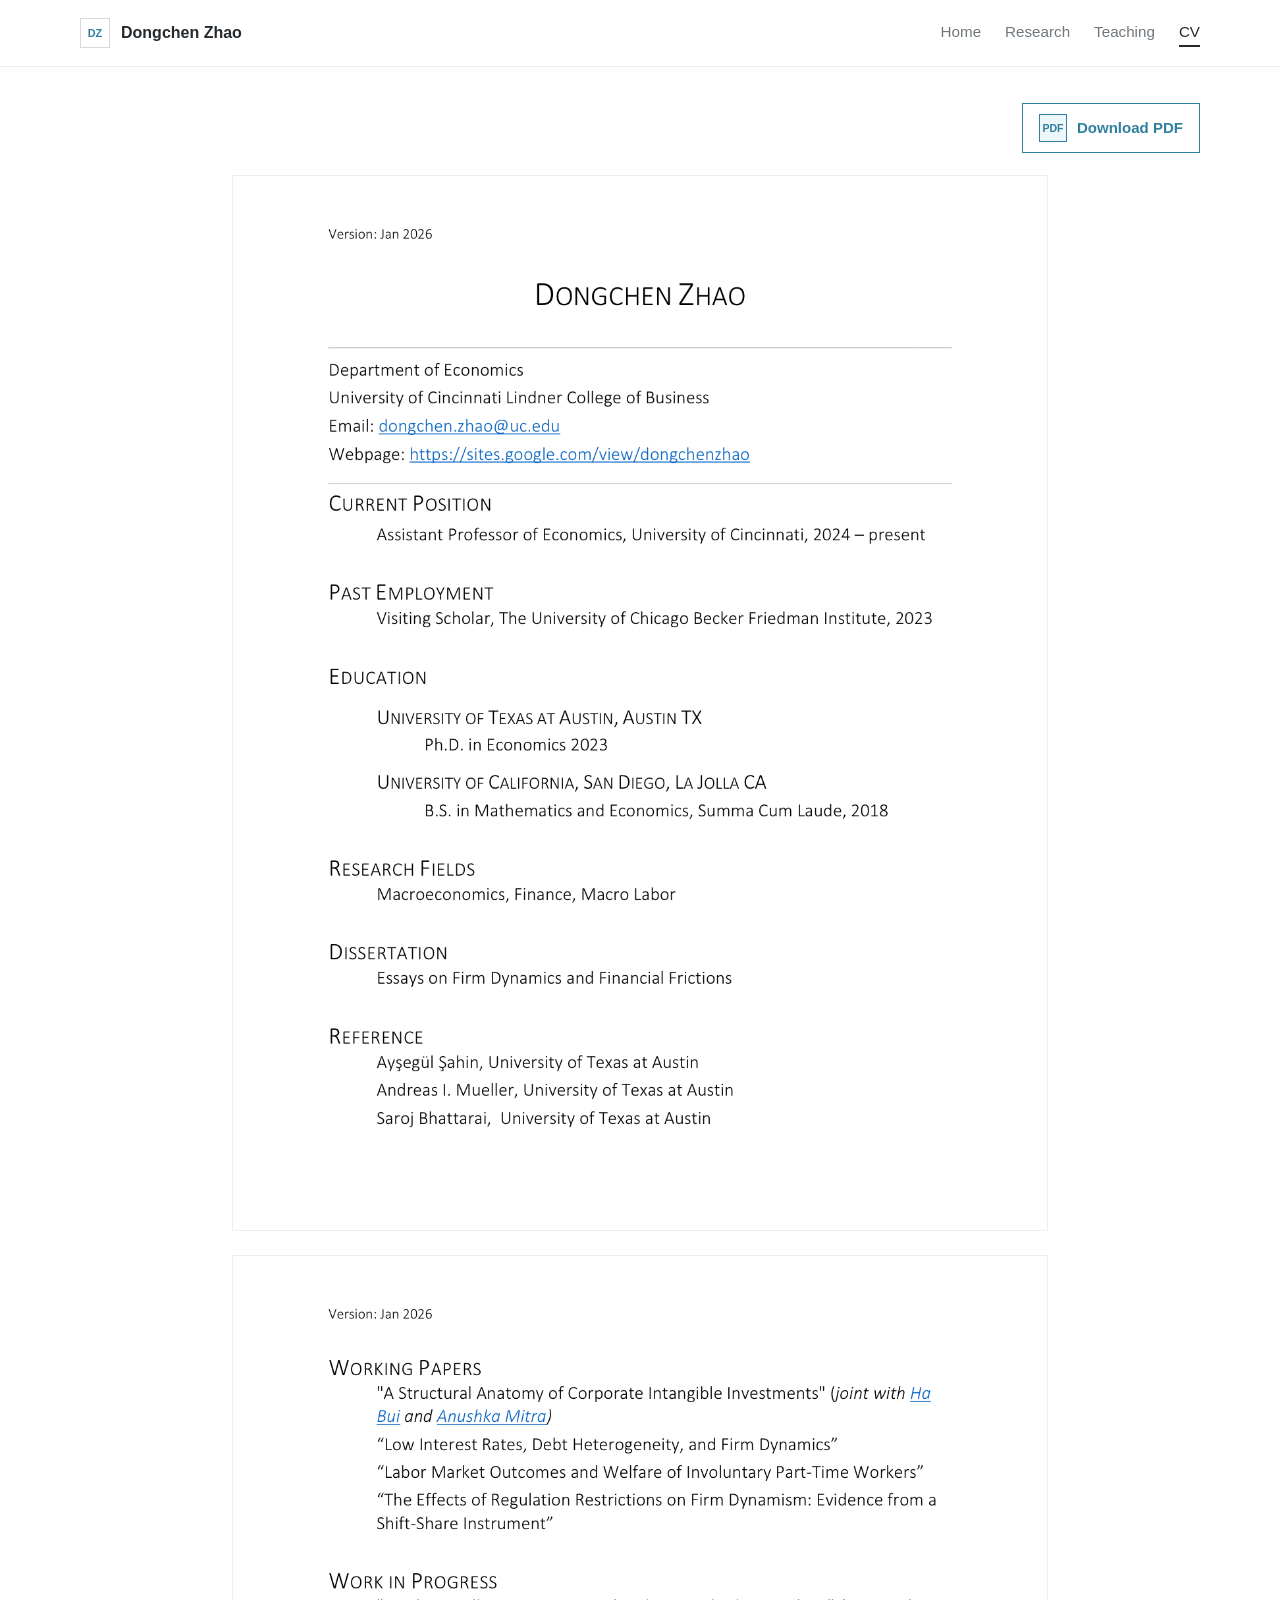
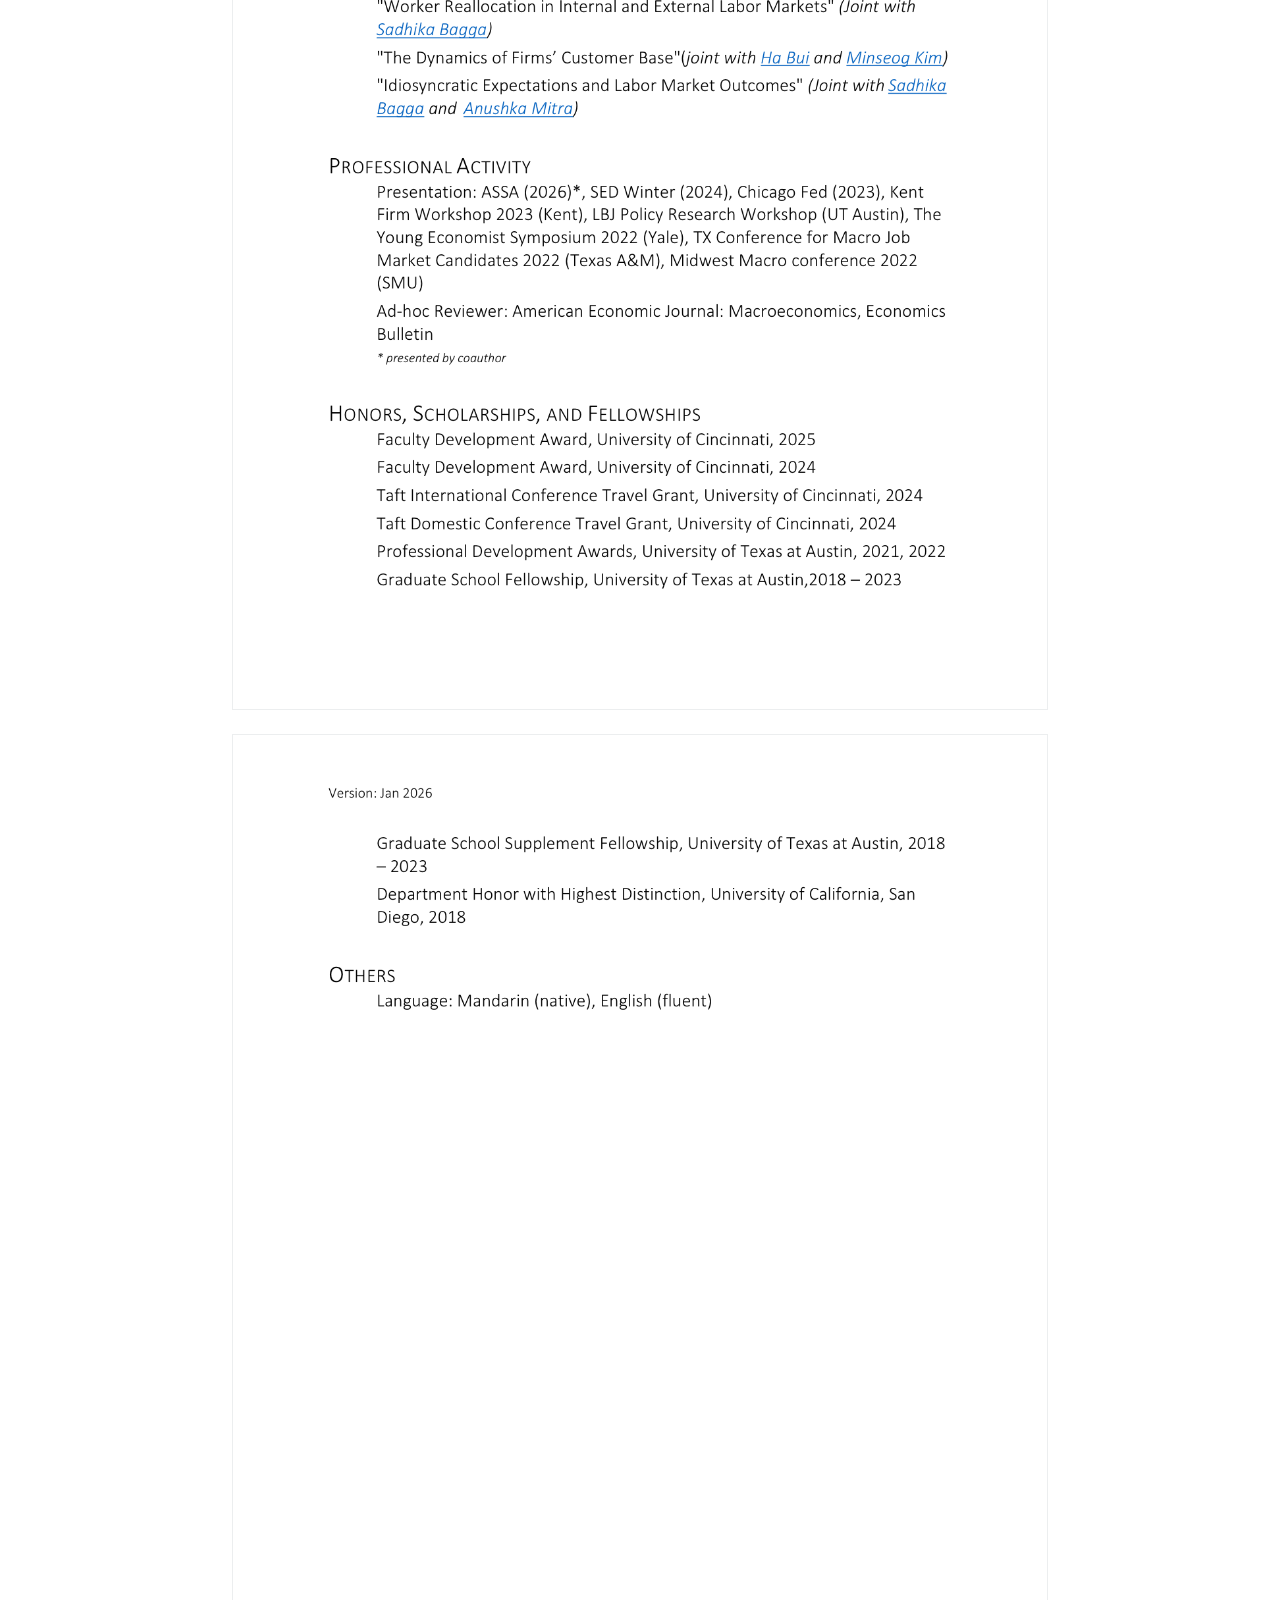
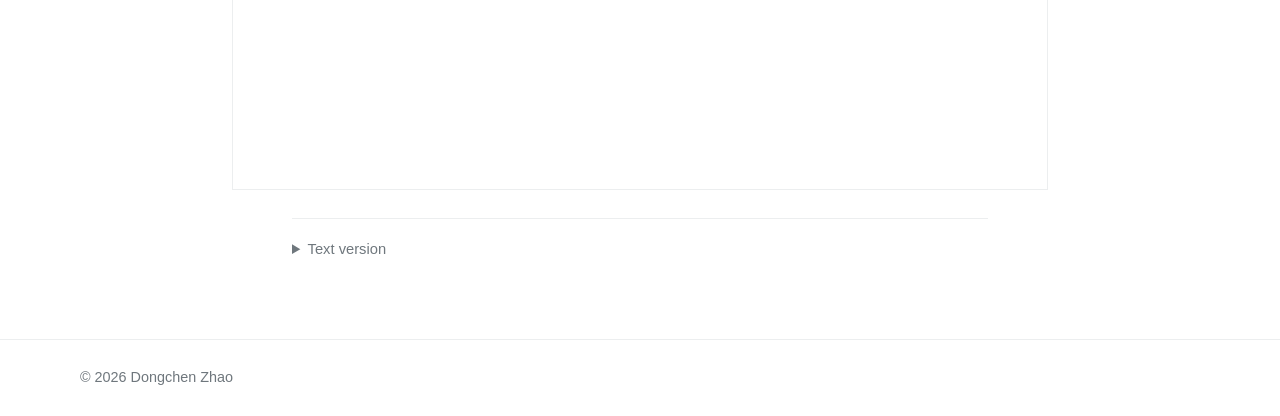
==== commit b5028946: "Adopt minimal academic profile layout" ====
--- a/cv/index.html
+++ b/cv/index.html
@@ -6,7 +6,7 @@
   <meta name="description" content="Curriculum vitae for Dongchen Zhao.">
   <title>CV | Dongchen Zhao</title>
   <link rel="icon" href="../assets/favicon.svg" type="image/svg+xml">
-  <link rel="stylesheet" href="../style.css?v=2">
+  <link rel="stylesheet" href="../style.css?v=3">
 </head>
 <body>
   <header class="site-header">
--- a/style.css
+++ b/style.css
@@ -1,16 +1,17 @@
 :root {
-  --bg: #f7f6f2;
-  --surface: #fffdf8;
-  --surface-muted: #eef1f0;
-  --text: #171615;
-  --muted: #68727a;
-  --border: #d9d4ca;
-  --rule: #e5e0d7;
-  --accent: #7d1f3f;
-  --accent-dark: #57142a;
-  --accent-soft: #f4e7ed;
-  --accent-cool: #2f6670;
-  --max-width: 1060px;
+  --bg: #ffffff;
+  --surface: #ffffff;
+  --surface-muted: #f6f7f8;
+  --text: #494e52;
+  --heading: #252a2e;
+  --muted: #6f777d;
+  --border: #d7dadd;
+  --rule: #eceeef;
+  --accent: #2f7f9f;
+  --accent-dark: #1f6079;
+  --accent-soft: #edf6f9;
+  --accent-cool: #2f7f9f;
+  --max-width: 1120px;
   --font-sans: ui-sans-serif, -apple-system, BlinkMacSystemFont, "Segoe UI", "Helvetica Neue", Arial, sans-serif;
 }
 
@@ -31,7 +32,8 @@
   background: var(--bg);
   color: var(--text);
   font-family: var(--font-sans);
-  line-height: 1.66;
+  font-size: 16px;
+  line-height: 1.65;
   letter-spacing: 0;
 }
 
@@ -62,7 +64,7 @@
 
 .site-header {
   border-bottom: 1px solid var(--rule);
-  background: rgba(255, 253, 248, 0.98);
+  background: #ffffff;
 }
 
 .header-inner {
@@ -70,14 +72,14 @@
   align-items: center;
   justify-content: space-between;
   gap: 30px;
-  padding: 20px 0;
+  padding: 18px 0;
 }
 
 .site-title {
   display: inline-flex;
   align-items: center;
   gap: 11px;
-  color: var(--text);
+  color: var(--heading);
   font-size: 1rem;
   font-weight: 700;
   line-height: 1;
@@ -87,13 +89,13 @@
 
 .site-mark {
   display: inline-grid;
-  width: 34px;
-  height: 34px;
+  width: 30px;
+  height: 30px;
   place-items: center;
   border: 1px solid var(--border);
   background: var(--surface);
   color: var(--accent);
-  font-size: 0.72rem;
+  font-size: 0.68rem;
   font-weight: 800;
 }
 
@@ -102,7 +104,7 @@
   flex-wrap: wrap;
   gap: 8px 24px;
   justify-content: flex-end;
-  font-size: 0.94rem;
+  font-size: 0.95rem;
 }
 
 .site-nav a {
@@ -113,23 +115,98 @@
 .site-nav a:hover,
 .site-nav a:focus,
 .site-nav a[aria-current="page"] {
+  color: var(--heading);
+}
+
+.site-nav a[aria-current="page"] {
+  border-bottom: 2px solid var(--heading);
+}
+
+.site-layout {
+  display: grid;
+  grid-template-columns: 230px minmax(0, 1fr);
+  gap: 64px;
+  align-items: start;
+  padding: 54px 0 78px;
+}
+
+.page-layout {
+  padding-top: 50px;
+}
+
+.profile-card {
+  position: sticky;
+  top: 24px;
+  color: var(--muted);
+  font-size: 0.92rem;
+  line-height: 1.45;
+}
+
+.profile-photo {
+  width: 164px;
+  height: 164px;
+  margin-bottom: 18px;
+  border: 1px solid var(--border);
+  border-radius: 50%;
+  object-fit: cover;
+  object-position: 63% 43%;
+}
+
+.profile-card h1,
+.profile-card h2 {
+  margin: 0 0 6px;
+  border: 0;
+  padding: 0;
+  color: var(--heading);
+  font-size: 1.18rem;
+  font-weight: 700;
+  line-height: 1.25;
+}
+
+.profile-role,
+.profile-fields {
+  margin: 0 0 8px;
+}
+
+.profile-fields {
   color: var(--text);
 }
 
-.site-nav a[aria-current="page"] {
-  border-bottom: 2px solid var(--accent);
-}
-
-.intro {
-  display: grid;
-  grid-template-columns: minmax(0, 1fr) 300px;
-  gap: 76px;
-  align-items: start;
-  padding: 80px 0 68px;
-}
-
-.intro-text {
-  max-width: 690px;
+.profile-links {
+  margin-top: 22px;
+  padding-top: 16px;
+  border-top: 1px solid var(--rule);
+}
+
+.profile-links p {
+  margin: 0 0 8px;
+  color: var(--heading);
+  font-size: 0.78rem;
+  font-weight: 700;
+  text-transform: uppercase;
+}
+
+.profile-links a {
+  display: block;
+  width: max-content;
+  margin: 4px 0;
+  color: var(--muted);
+  text-decoration: none;
+}
+
+.profile-links a:hover,
+.profile-links a:focus {
+  color: var(--accent);
+  text-decoration: underline;
+}
+
+.content-column {
+  max-width: 760px;
+  padding-top: 4px;
+}
+
+.content-column > p {
+  max-width: 720px;
 }
 
 .eyebrow {
@@ -150,25 +227,28 @@
 
 h1 {
   margin-bottom: 20px;
-  font-size: 3rem;
-  line-height: 1.06;
-  font-weight: 760;
+  color: var(--heading);
+  font-size: 1.9rem;
+  line-height: 1.2;
+  font-weight: 700;
 }
 
 h2 {
   margin-bottom: 20px;
   border-bottom: 1px solid var(--rule);
   padding-bottom: 10px;
-  font-size: 1.16rem;
+  color: var(--heading);
+  font-size: 1.1rem;
   line-height: 1.3;
-  font-weight: 760;
+  font-weight: 700;
 }
 
 h3 {
   margin-bottom: 5px;
-  font-size: 1.08rem;
+  color: var(--heading);
+  font-size: 1.03rem;
   line-height: 1.45;
-  font-weight: 730;
+  font-weight: 700;
 }
 
 p {
@@ -176,26 +256,13 @@
 }
 
 .lead {
-  color: #2f3336;
-  font-size: 1.12rem;
-  line-height: 1.72;
+  color: var(--text);
+  font-size: 1rem;
+  line-height: 1.7;
 }
 
 .narrow {
   max-width: 650px;
-}
-
-.portrait {
-  margin: 4px 0 0;
-}
-
-.portrait img {
-  width: 300px;
-  aspect-ratio: 4 / 5;
-  border: 1px solid var(--border);
-  background: var(--surface-muted);
-  object-fit: cover;
-  object-position: center top;
 }
 
 .details {
@@ -236,9 +303,9 @@
   display: inline-flex;
   align-items: center;
   gap: 9px;
-  color: var(--text);
+  color: var(--accent);
   font-size: 0.94rem;
-  font-weight: 680;
+  font-weight: 600;
   text-decoration: none;
 }
 
@@ -283,44 +350,51 @@
   gap: 10px;
   border: 1px solid var(--accent);
   padding: 10px 16px;
+  background: #ffffff;
+  color: var(--accent);
+  font-size: 0.94rem;
+  font-weight: 700;
+  text-decoration: none;
+}
+
+.button span {
+  border-color: var(--accent);
+  background: var(--accent-soft);
+  color: var(--accent);
+}
+
+.button:hover,
+.button:focus {
   background: var(--accent);
   color: #ffffff;
-  font-size: 0.94rem;
-  font-weight: 720;
-  text-decoration: none;
-}
-
-.button span {
-  border-color: rgba(255, 255, 255, 0.45);
+}
+
+.button:hover span,
+.button:focus span {
+  border-color: rgba(255, 255, 255, 0.55);
   background: rgba(255, 255, 255, 0.12);
   color: #ffffff;
 }
 
-.button:hover,
-.button:focus {
-  background: var(--accent-dark);
-  color: #ffffff;
-}
-
 .page {
   padding: 66px 0 78px;
 }
 
 .page-header {
   max-width: 760px;
-  margin-bottom: 48px;
+  margin-bottom: 34px;
 }
 
 .page-header h1 {
-  margin-bottom: 18px;
+  margin-bottom: 12px;
 }
 
 .section-block {
-  margin-bottom: 52px;
+  margin-bottom: 46px;
 }
 
 .research-item {
-  padding: 24px 0;
+  padding: 18px 0;
   border-bottom: 1px solid var(--rule);
 }
 
@@ -329,7 +403,7 @@
 }
 
 .research-item.compact {
-  padding: 18px 0;
+  padding: 14px 0;
 }
 
 .research-item h3 {
@@ -537,22 +611,24 @@
     margin-top: 12px;
   }
 
-  .intro {
+  .site-layout {
     grid-template-columns: 1fr;
     gap: 32px;
-    padding: 48px 0 46px;
-  }
-
-  .portrait {
-    order: -1;
-  }
-
-  .portrait img {
-    width: min(230px, 72vw);
+    padding: 38px 0 54px;
+  }
+
+  .profile-card {
+    position: static;
+  }
+
+  .profile-photo {
+    width: 132px;
+    height: 132px;
+    margin-bottom: 14px;
   }
 
   h1 {
-    font-size: 2.32rem;
+    font-size: 1.72rem;
   }
 
   .page {
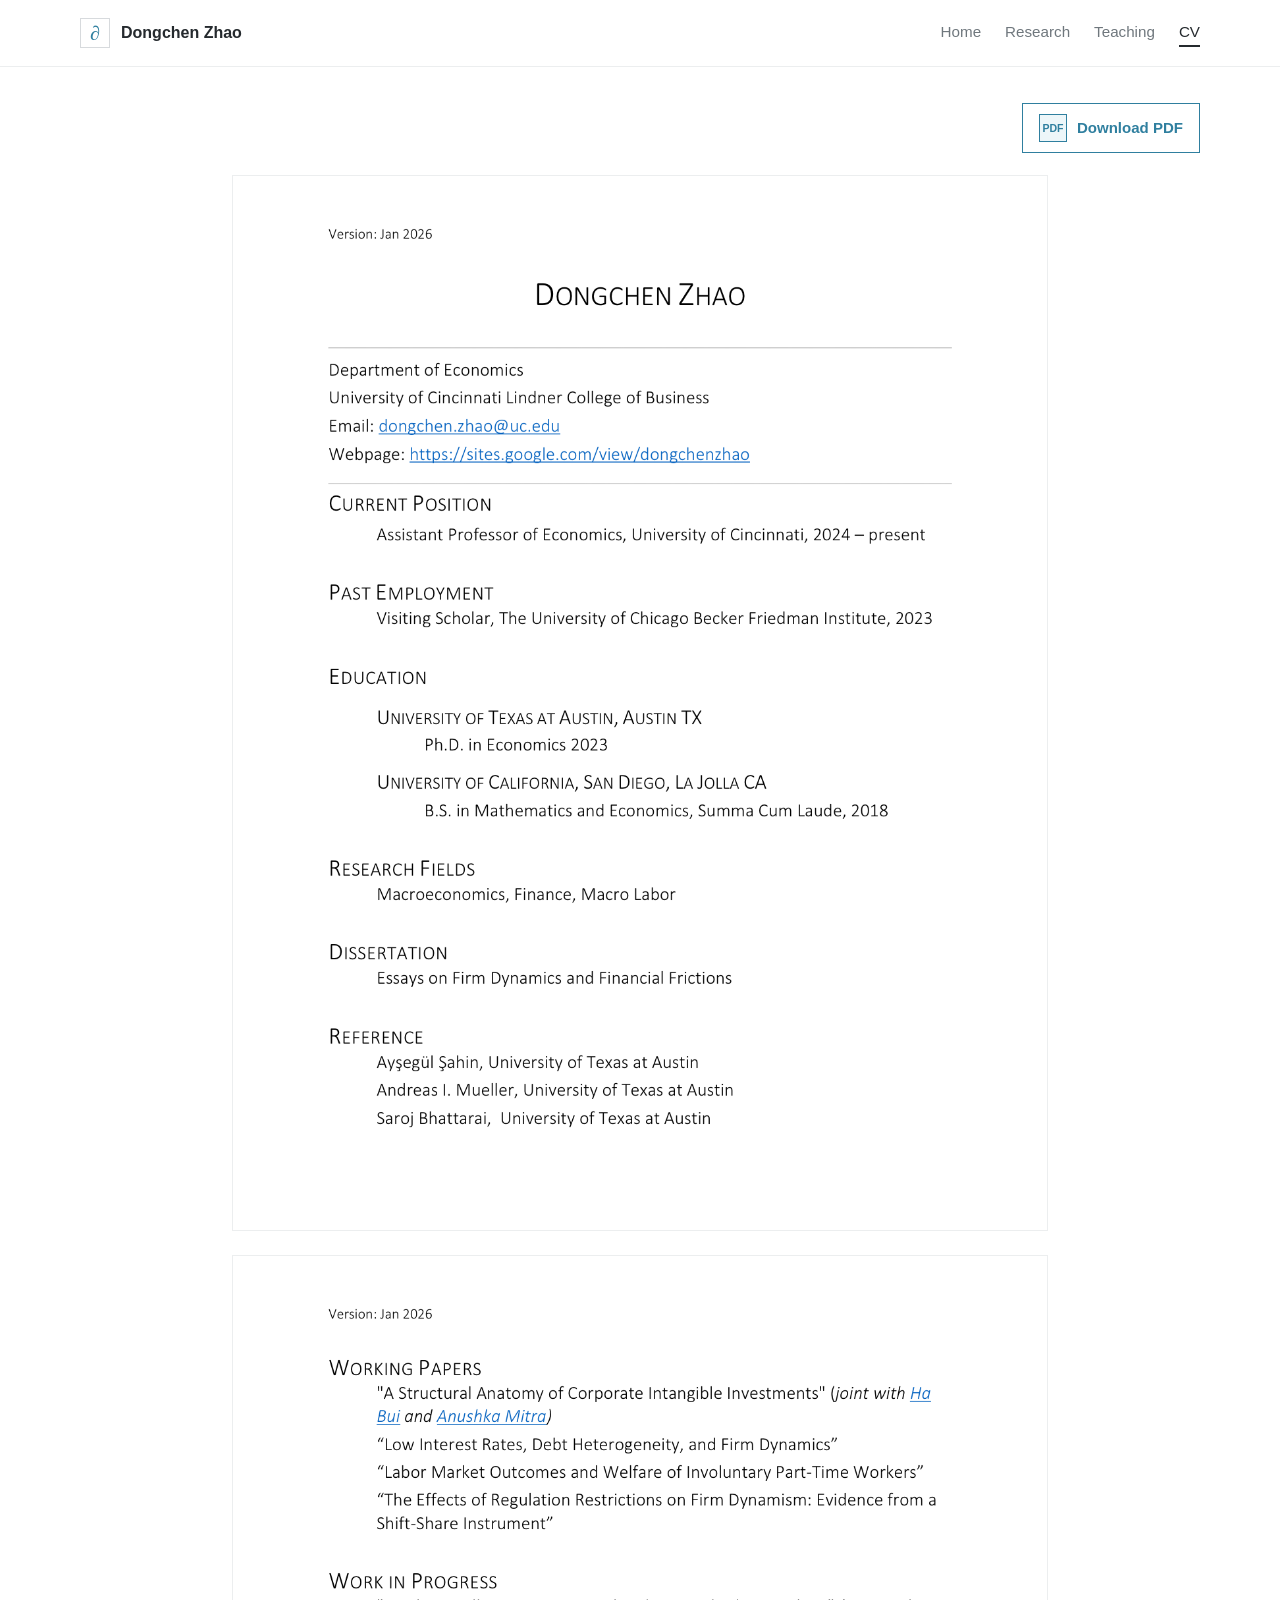
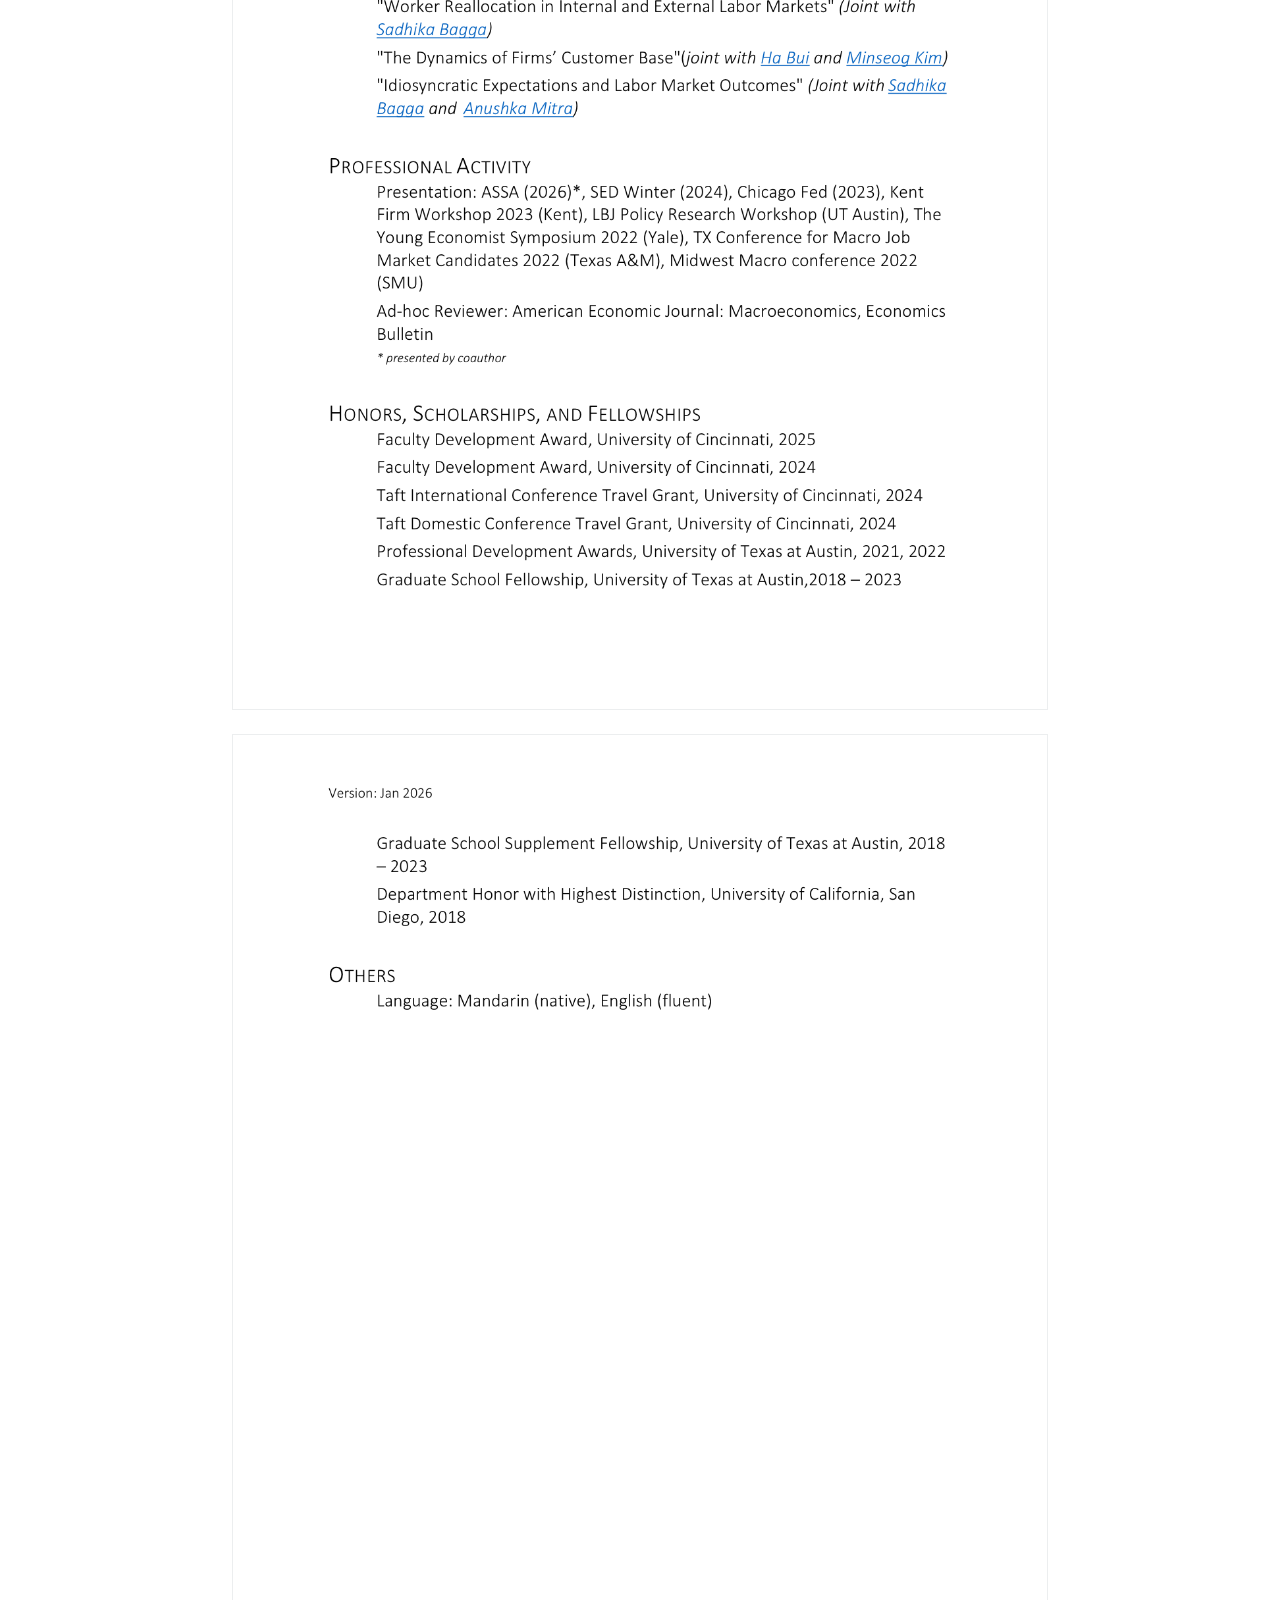
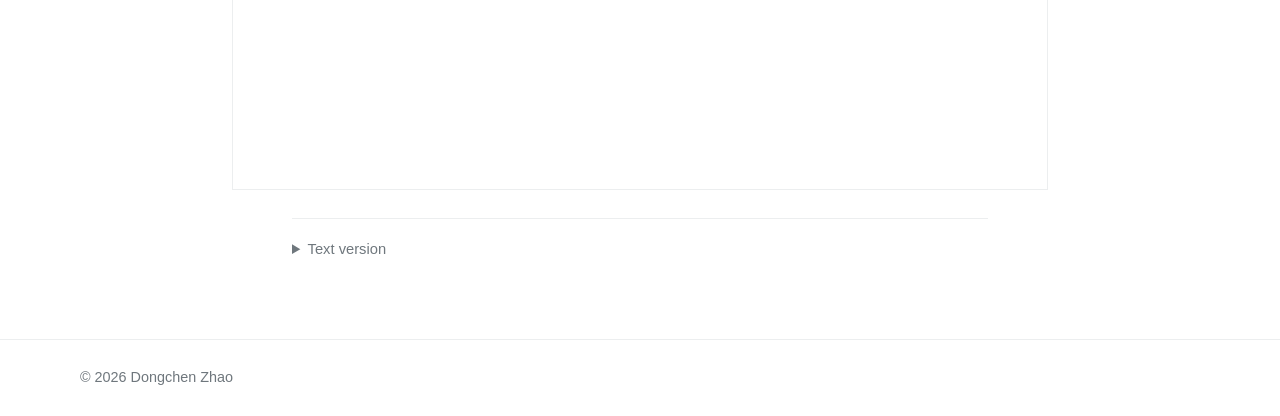
==== commit 24c95a2e: "Update site mark and profile links" ====
--- a/cv/index.html
+++ b/cv/index.html
@@ -12,7 +12,7 @@
   <header class="site-header">
     <div class="container header-inner">
       <a class="site-title" href="../index.html">
-        <span class="site-mark" aria-hidden="true">DZ</span>
+        <span class="site-mark" aria-hidden="true">∂</span>
         <span>Dongchen Zhao</span>
       </a>
       <nav class="site-nav" aria-label="Main navigation">
--- a/style.css
+++ b/style.css
@@ -95,8 +95,9 @@
   border: 1px solid var(--border);
   background: var(--surface);
   color: var(--accent);
-  font-size: 0.68rem;
-  font-weight: 800;
+  font-family: "Times New Roman", Times, serif;
+  font-size: 1.25rem;
+  font-weight: 400;
 }
 
 .site-nav {
